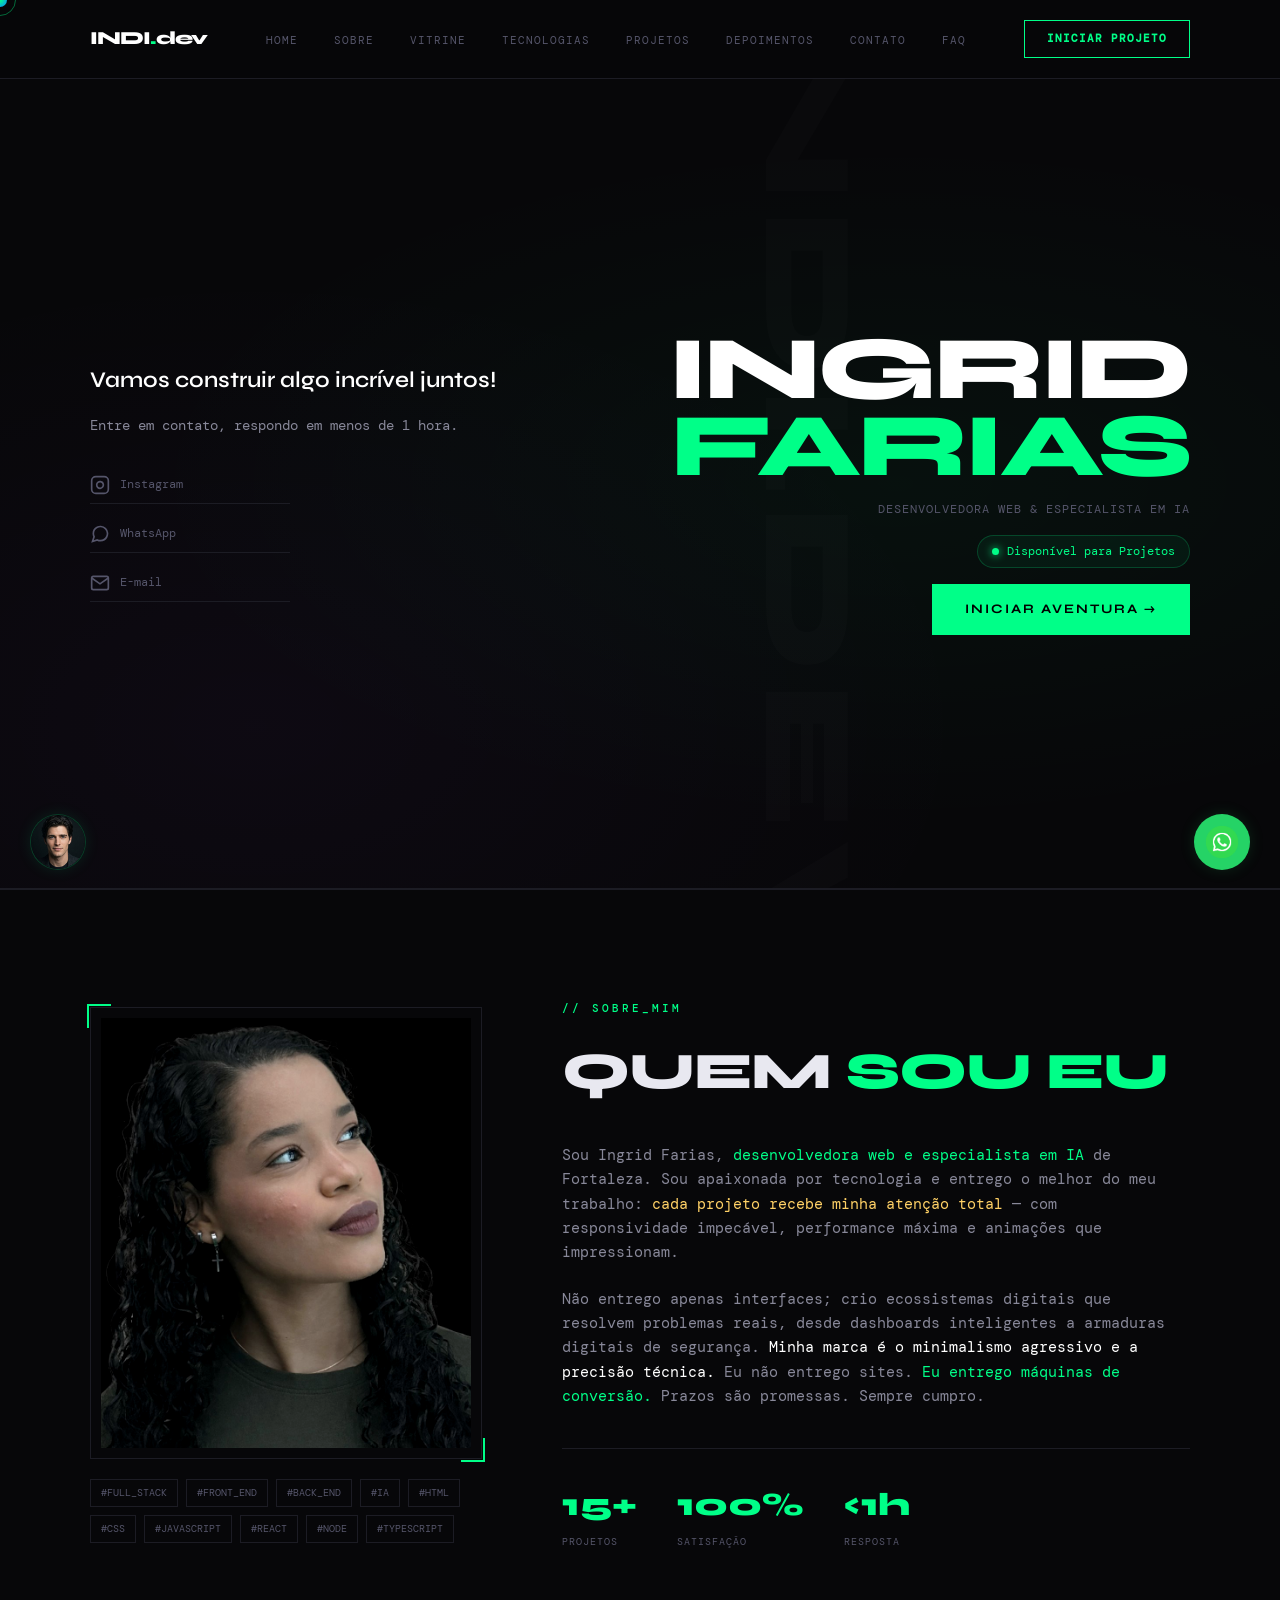
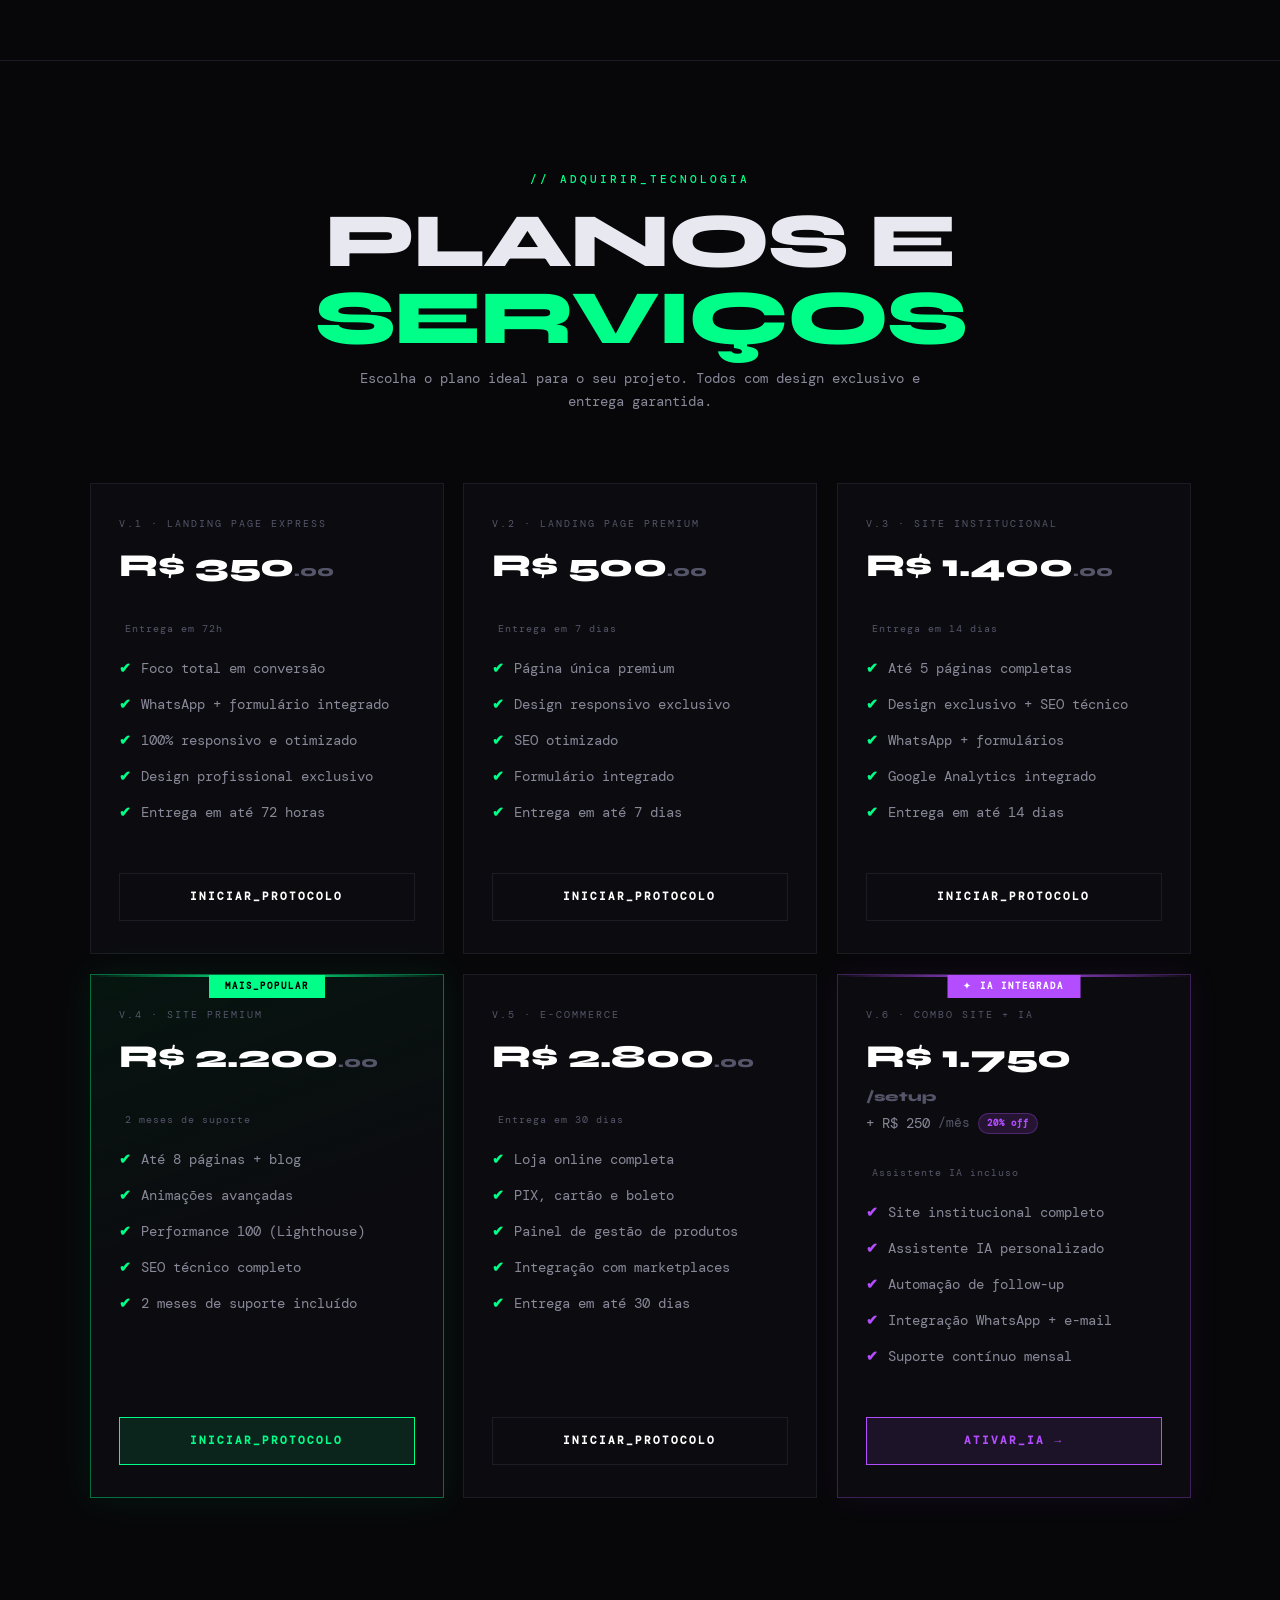
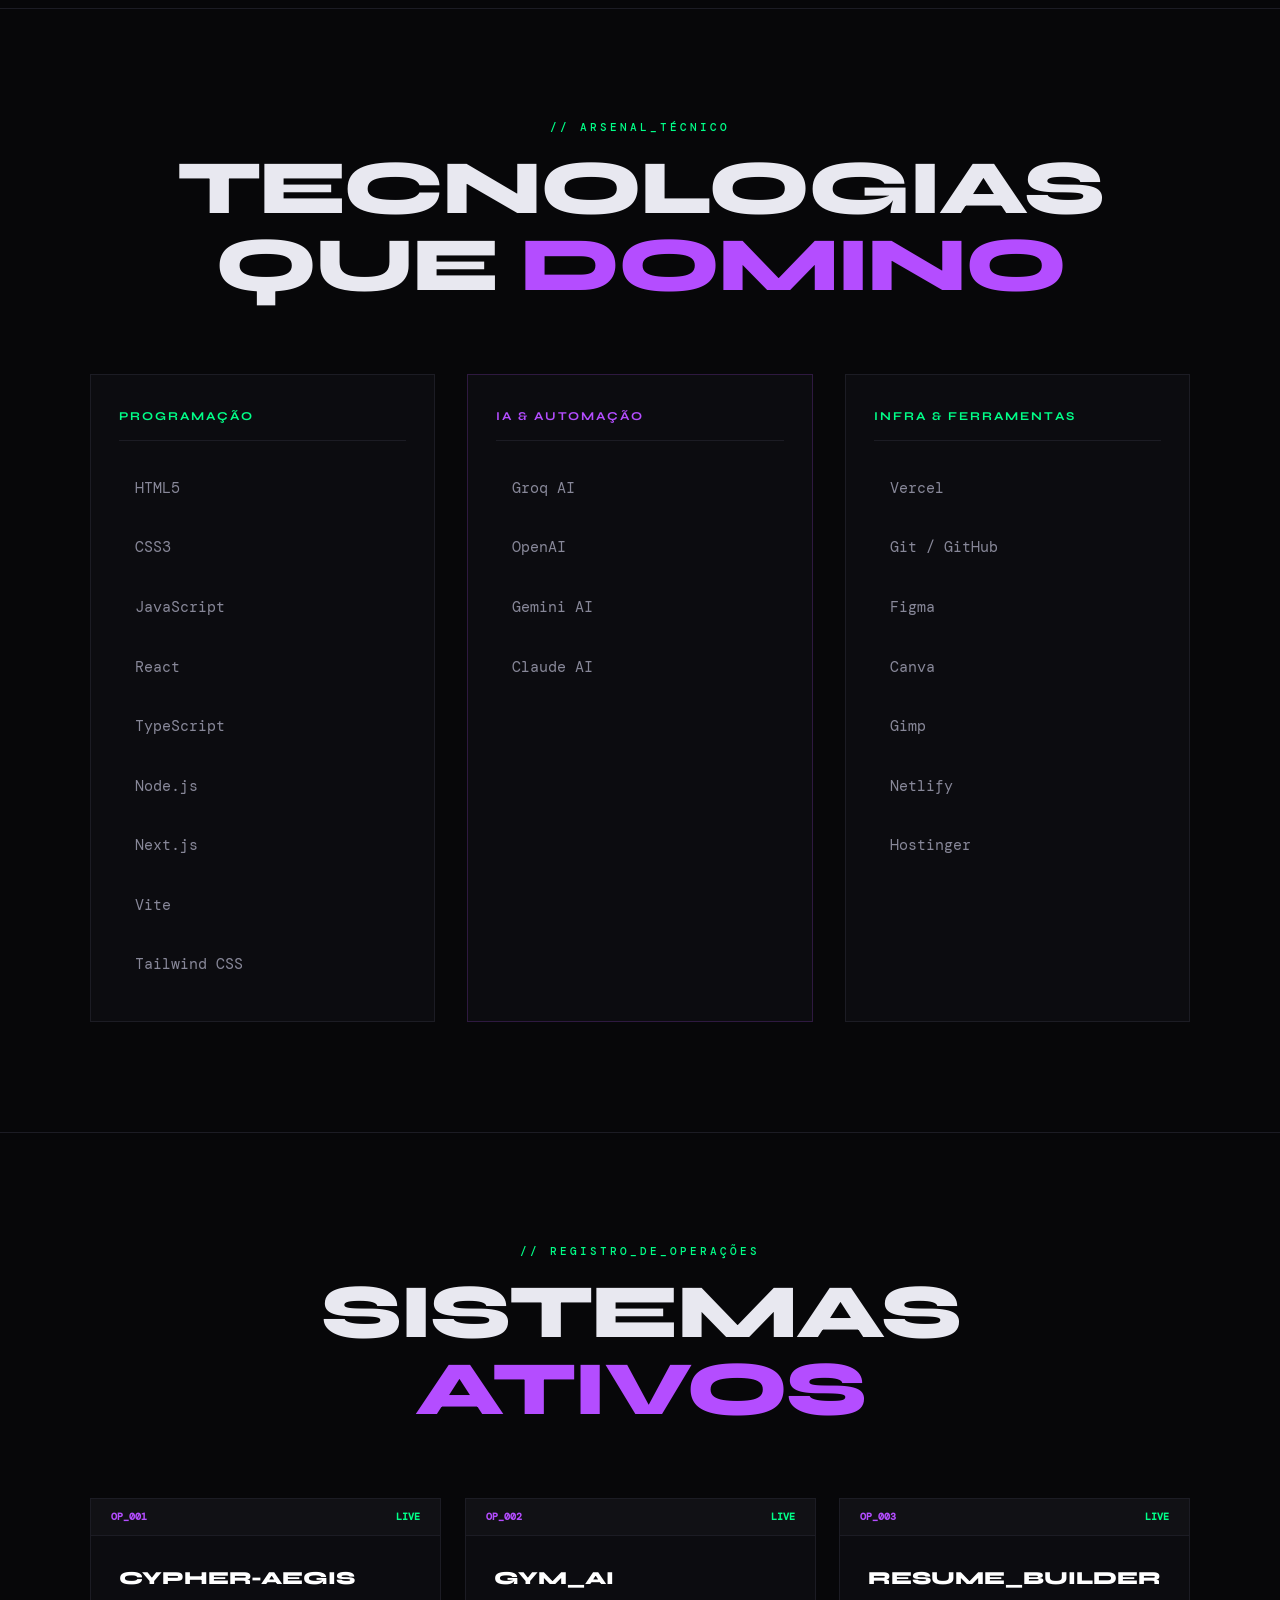
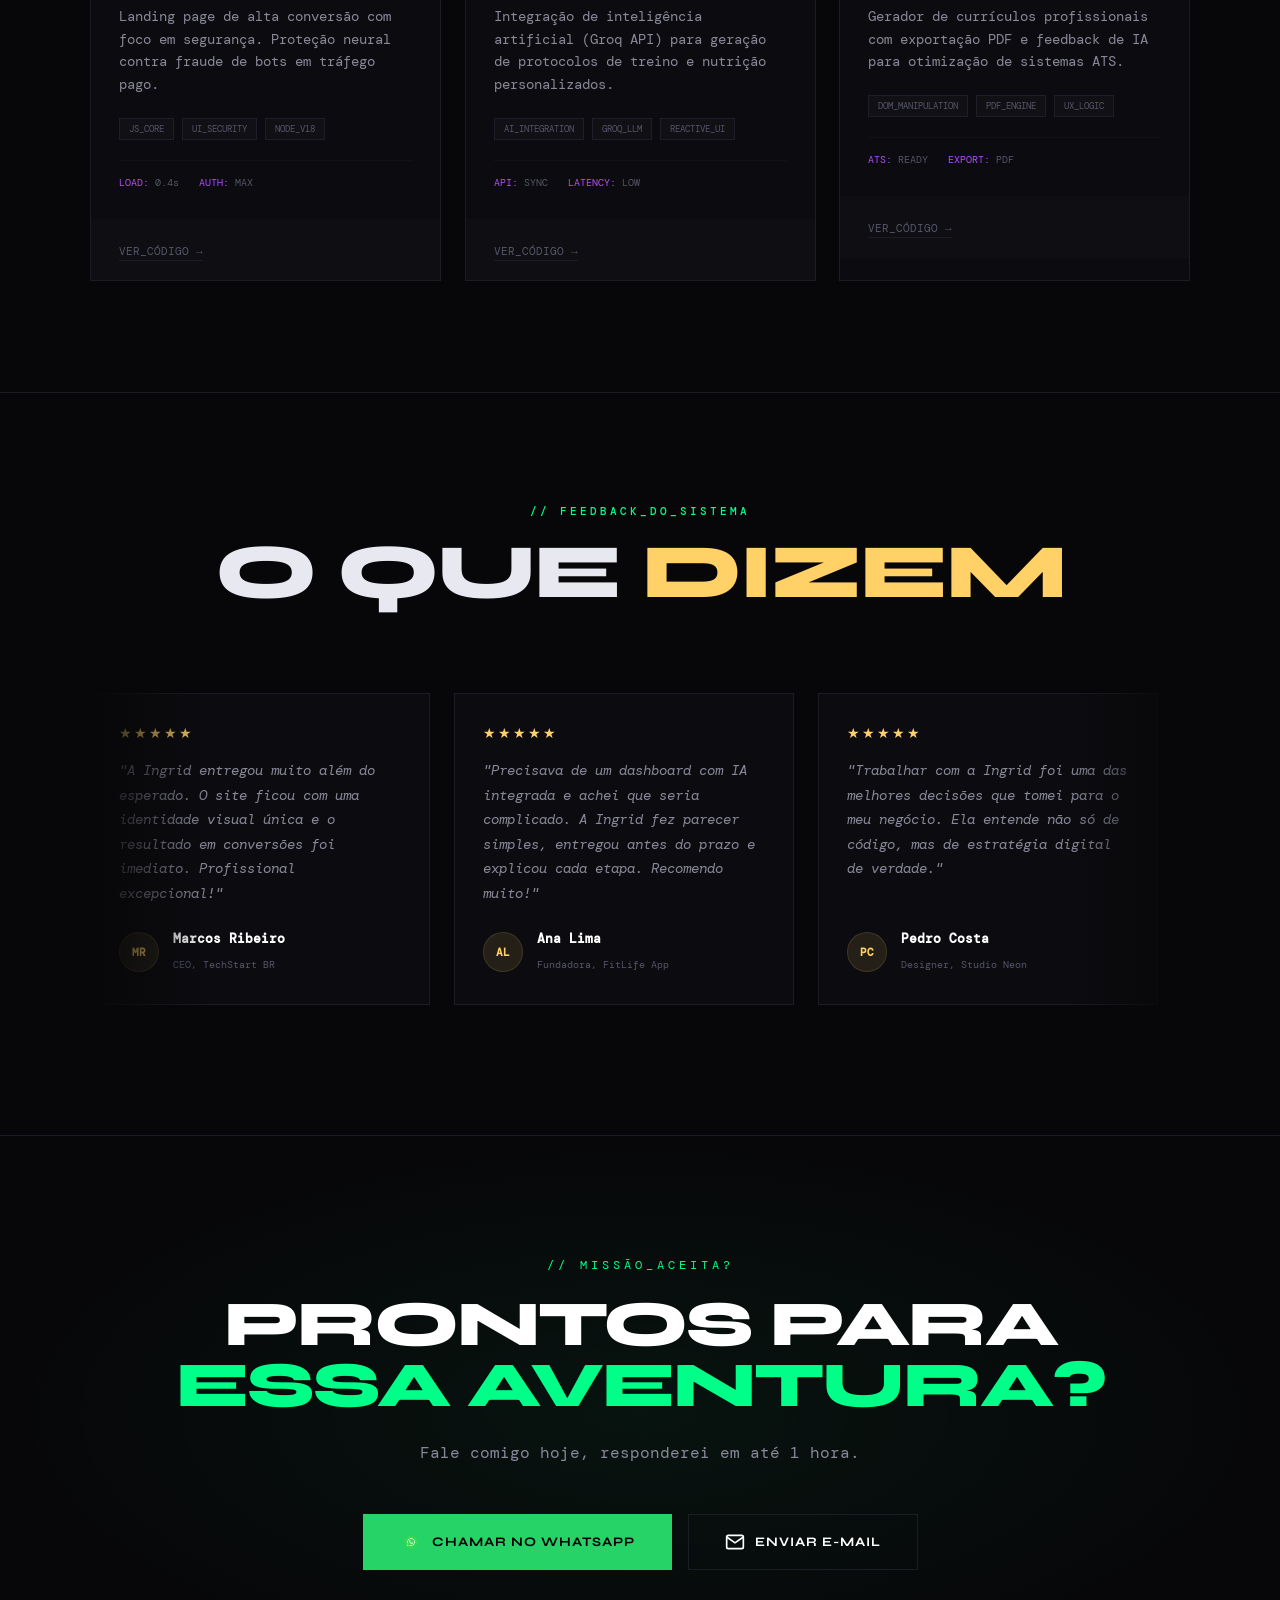
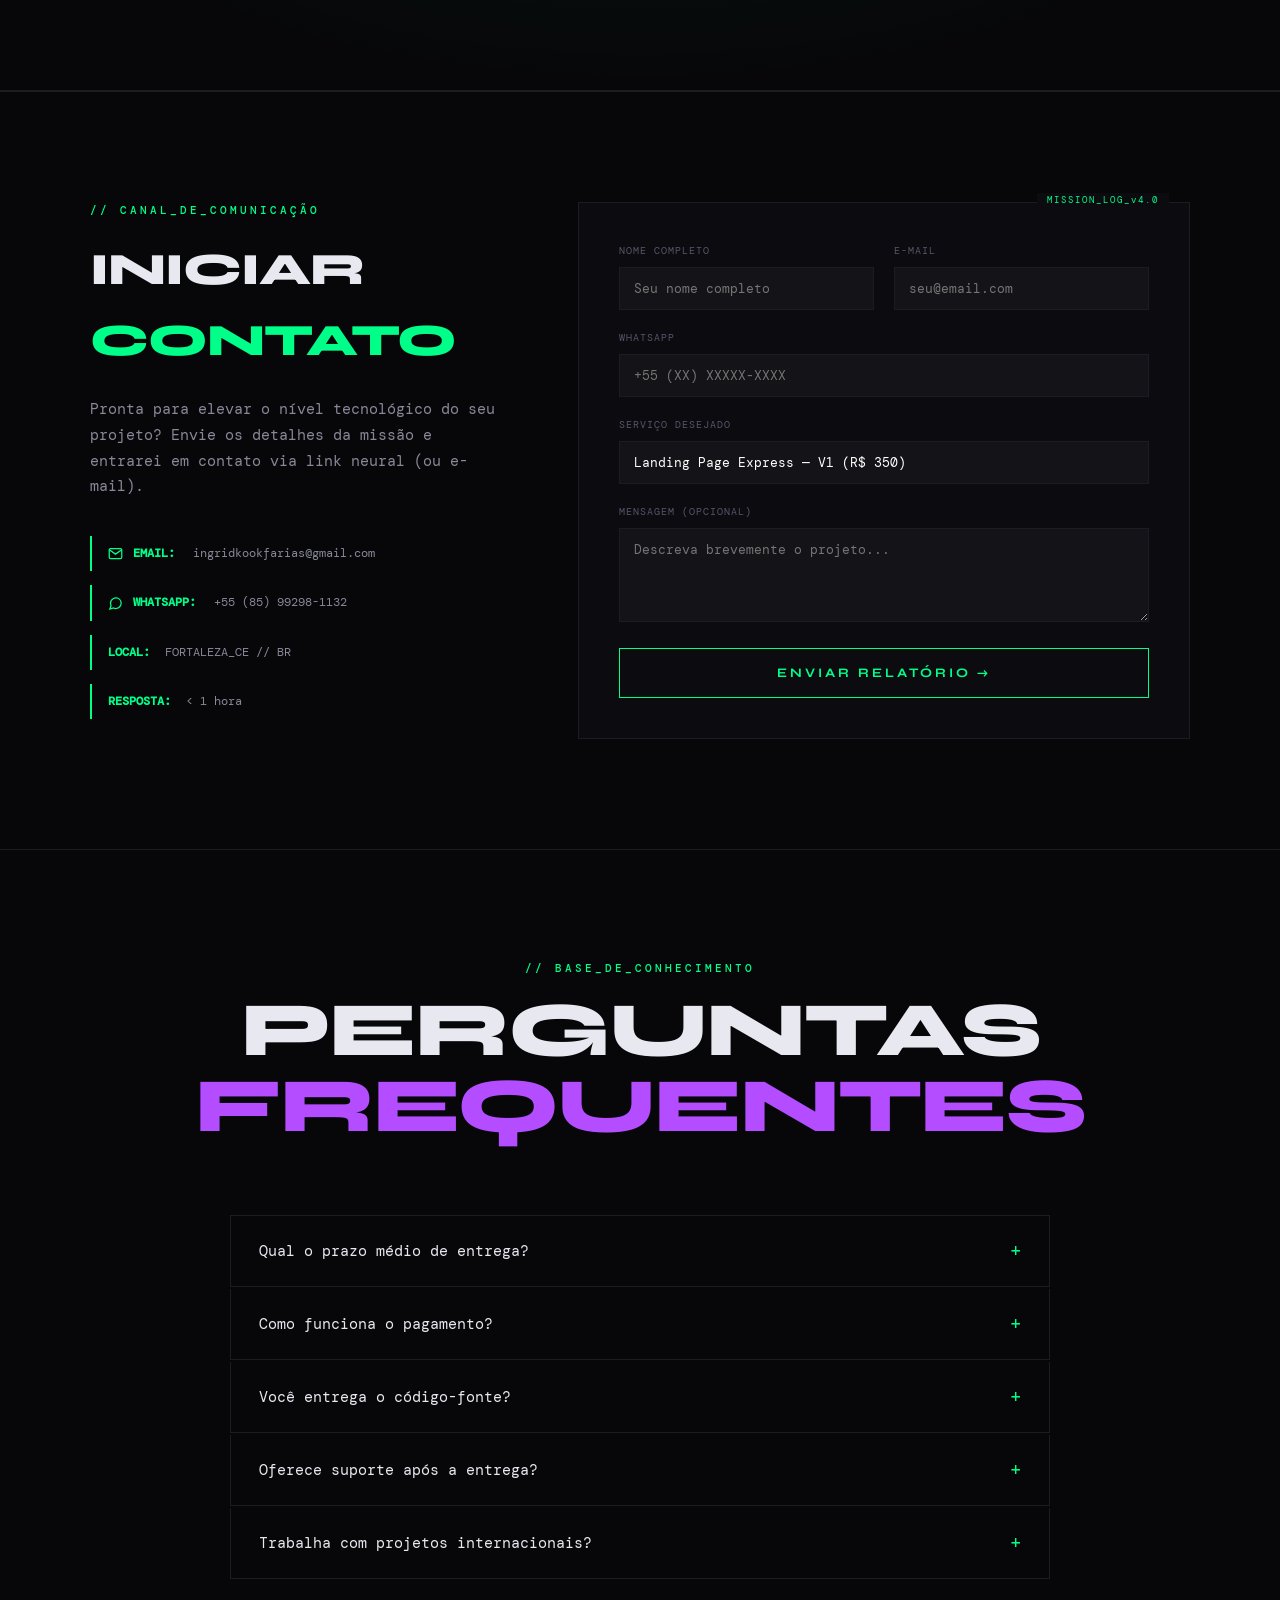
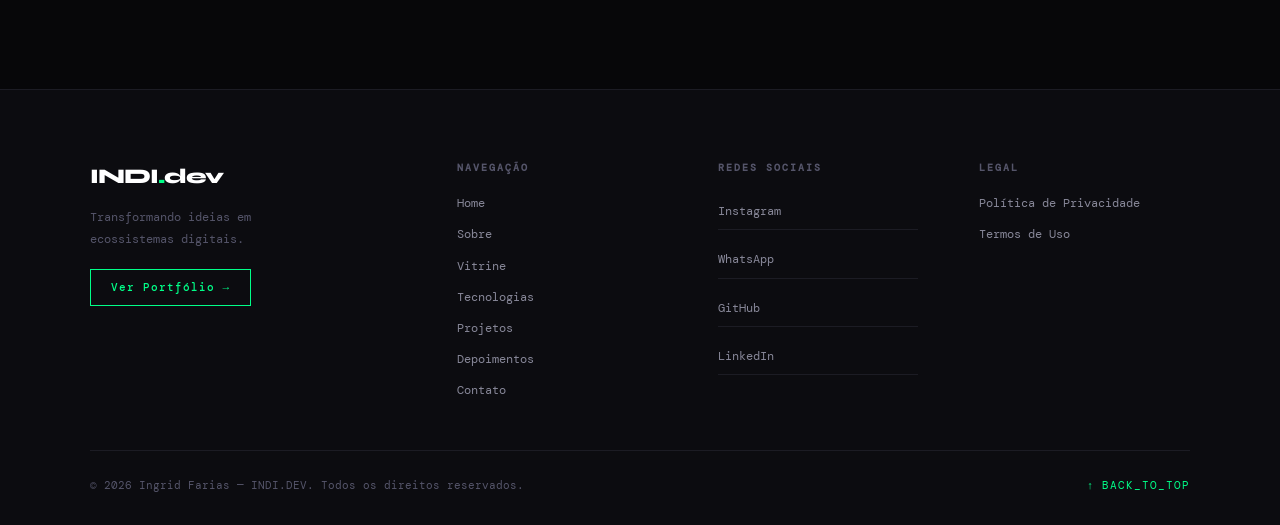
==== index.html @ 68ec144a "projeto em andamento" ====
<!DOCTYPE html>
<html lang="pt-br">

<head>
    <meta charset="UTF-8">
    <meta name="viewport" content="width=device-width, initial-scale=1.0">

    <!-- ══ SEO PRIMARY ══ -->
    <title>Ingrid Farias | INDI.dev — Desenvolvedora Web & IA em Fortaleza</title>
    <meta name="description"
        content="Ingrid Farias, desenvolvedora web front-end e especialista em IA de Fortaleza. Sites, landing pages e dashboards com IA integrada. Entrega rápida, responsivo e SEO otimizado. Fale em menos de 1 hora.">
    <meta name="keywords"
        content="desenvolvedora web fortaleza, criação de sites fortaleza, landing page, site profissional, desenvolvimento web ceará, inteligência artificial, react, nextjs, freelancer web design, INDI.dev, Ingrid Farias">
    <meta name="author" content="Ingrid Farias — INDI.dev">
    <meta name="robots" content="index, follow">
    <link rel="canonical" href="https://indi.dev/">

    <!-- ══ OPEN GRAPH (Facebook/WhatsApp) ══ -->
    <meta property="og:type" content="website">
    <meta property="og:url" content="https://indi.dev/">
    <meta property="og:title" content="Ingrid Farias | INDI.dev — Desenvolvedora Web & IA em Fortaleza">
    <meta property="og:description"
        content="Sites profissionais, landing pages e soluções com IA. Design exclusivo, entrega rápida e SEO otimizado. Resposta em menos de 1 hora.">
    <meta property="og:image" content="https://indi.dev/img/og-cover.jpg">
    <meta property="og:locale" content="pt_BR">
    <meta property="og:site_name" content="INDI.dev">

    <!-- ══ TWITTER CARD ══ -->
    <meta name="twitter:card" content="summary_large_image">
    <meta name="twitter:url" content="https://indi.dev/">
    <meta name="twitter:title" content="Ingrid Farias | INDI.dev — Desenvolvedora Web & IA">
    <meta name="twitter:description"
        content="Sites profissionais, landing pages e soluções com IA. Design exclusivo, entrega rápida e SEO otimizado.">
    <meta name="twitter:image" content="https://indi.dev/img/og-cover.jpg">

    <!-- ══ STRUCTURED DATA (JSON-LD) ══ -->
    <script type="application/ld+json">
    {
      "@context": "https://schema.org",
      "@type": "Person",
      "name": "Ingrid Farias",
      "url": "https://indi.dev/",
      "image": "https://indi.dev/img/indi.jpeg",
      "sameAs": [
        "https://www.instagram.com/indi.frx/",
        "https://github.com/ingridalvesfarias",
        "https://www.linkedin.com/in/ingridalvesfarias/"
      ],
      "jobTitle": "Desenvolvedora Web & Especialista em IA",
      "worksFor": {
        "@type": "Organization",
        "name": "INDI.dev"
      },
      "address": {
        "@type": "PostalAddress",
        "addressLocality": "Fortaleza",
        "addressRegion": "CE",
        "addressCountry": "BR"
      },
      "email": "ingridkookfarias@gmail.com",
      "telephone": "+5585992981132",
      "description": "Desenvolvedora web front-end e especialista em IA de Fortaleza. Criação de sites, landing pages e dashboards inteligentes com entrega rápida e SEO otimizado.",
      "knowsAbout": ["HTML5", "CSS3", "JavaScript", "React", "Node.js", "TypeScript", "Next.js", "Tailwind CSS", "Inteligência Artificial", "SEO", "UI/UX Design"]
    }
    </script>

    <link
        href="https://fonts.googleapis.com/css2?family=Syne:wght@400;600;700;800&family=DM+Mono:wght@300;400;500&display=swap"
        rel="stylesheet">
    <link rel="stylesheet" href="styles.css">
</head>

<body>

    <!-- CUSTOM CURSOR -->
    <div class="cursor" id="cursor"></div>
    <div class="cursor-trail" id="cursorTrail"></div>

    <!-- LOADING SCREEN -->
    <div class="loader" id="loader">
        <div class="loader-inner">
            <div class="loader-logo">INDI<span>.</span>dev</div>
            <div class="loader-bar-wrap">
                <div class="loader-bar" id="loaderBar"></div>
            </div>
            <div class="loader-text" id="loaderText">Inicializando sistema...</div>
        </div>
    </div>

    <!-- SCANLINE -->
    <div class="scanline"></div>

    <!-- FLOATING BUTTONS -->
    <div class="side-btn btn-ai" id="openChat" title="Falar com PARKER (IA)">
        <img src="./img/assistente-parker.png" alt="Parker IA" class="parker-avatar">
    </div>

    <a href="https://wa.me/5585992981132" class="side-btn btn-wpp" target="_blank" title="WhatsApp">
        <img src="./img/whatsapp.png" alt="WhatsApp">
    </a>

    <!-- HEADER -->
    <header id="mainHeader">
        <div class="logo">INDI<span>.</span>dev</div>
        <nav>
            <ul>
                <li><a href="#home">Home</a></li>
                <li><a href="#sobre">Sobre</a></li>
                <li><a href="#vitrine">Vitrine</a></li>
                <li><a href="#tecnologias">Tecnologias</a></li>
                <li><a href="#projetos">Projetos</a></li>
                <li><a href="#depoimentos">Depoimentos</a></li>
                <li><a href="#contato">Contato</a></li>
                <li><a href="#faq">FAQ</a></li>
            </ul>
        </nav>
        <a href="#contato" class="nav-cta">Iniciar Projeto</a>
    </header>

    <!-- HERO -->
    <section class="hero" id="home">
        <div class="hero-left">
            <p class="hero-tagline">Vamos construir algo incrível juntos!</p>
            <p class="hero-sub">Entre em contato, respondo em menos de 1 hora.</p>
            <div class="hero-socials">
                <a href="https://www.instagram.com/indi.frx/" target="_blank" class="social-link" title="Instagram">
                    <svg width="20" height="20" viewBox="0 0 24 24" fill="none" stroke="currentColor" stroke-width="2">
                        <rect x="2" y="2" width="20" height="20" rx="5" />
                        <path d="M16 11.37A4 4 0 1 1 12.63 8 4 4 0 0 1 16 11.37z" />
                        <line x1="17.5" y1="6.5" x2="17.51" y2="6.5" />
                    </svg>
                    Instagram
                </a>
                <a href="https://wa.me/5585992981132" target="_blank" class="social-link wpp" title="WhatsApp">
                    <svg width="20" height="20" viewBox="0 0 24 24" fill="none" stroke="currentColor" stroke-width="2">
                        <path
                            d="M21 11.5a8.38 8.38 0 0 1-.9 3.8 8.5 8.5 0 0 1-7.6 4.7 8.38 8.38 0 0 1-3.8-.9L3 21l1.9-5.7a8.38 8.38 0 0 1-.9-3.8 8.5 8.5 0 0 1 4.7-7.6 8.38 8.38 0 0 1 3.8-.9h.5a8.48 8.48 0 0 1 8 8v.5z" />
                    </svg>
                    WhatsApp
                </a>
                <a href="mailto:ingridkookfarias@gmail.com" class="social-link email" title="E-mail">
                    <svg width="20" height="20" viewBox="0 0 24 24" fill="none" stroke="currentColor" stroke-width="2">
                        <path d="M4 4h16c1.1 0 2 .9 2 2v12c0 1.1-.9 2-2 2H4c-1.1 0-2-.9-2-2V6c0-1.1.9-2 2-2z" />
                        <polyline points="22,6 12,13 2,6" />
                    </svg>
                    E-mail
                </a>
            </div>
        </div>

        <div class="hero-right">
            <div class="hero-name-wrap">
                <h1 class="hero-name">INGRID<br><span>FARIAS</span></h1>
                <p class="hero-role">Desenvolvedora Web & Especialista em IA</p>
                <div class="hero-status">
                    <span class="status-dot"></span>
                    Disponível para Projetos
                </div>
                <a href="#contato" class="hero-cta">Iniciar Aventura →</a>
            </div>
        </div>
    </section>

    <!-- SOBRE -->
    <section class="panel-section" id="sobre">
        <div class="bio-container">
            <div class="bio-visual">
                <div class="web-frame">
                    <img src="./img/indi.jpeg" alt="Ingrid Farias" class="profile-photo">
                </div>
                <div class="skill-tags">
                    <span>#FULL_STACK</span>
                    <span>#FRONT_END</span>
                    <span>#BACK_END</span>
                    <span>#IA</span>
                    <span>#HTML</span>
                    <span>#CSS</span>
                    <span>#JAVASCRIPT</span>
                    <span>#REACT</span>
                    <span>#NODE</span>
                    <span>#TYPESCRIPT</span>
                </div>
            </div>
            <div class="bio-content">
                <div class="section-label">// SOBRE_MIM</div>
                <h2>QUEM <span class="accent-green">SOU EU</span></h2>
                <p class="manifesto">
                    Sou Ingrid Farias, <span class="accent-green">desenvolvedora web e especialista em IA</span> de
                    Fortaleza. Sou apaixonada por tecnologia e entrego o melhor do meu trabalho:
                    <span class="accent-gold">cada projeto recebe minha atenção total</span> — com responsividade
                    impecável, performance máxima e animações que impressionam.
                </p>
                <p class="manifesto">
                    Não entrego apenas interfaces; crio ecossistemas digitais que resolvem problemas reais, desde
                    dashboards inteligentes a armaduras digitais de segurança. <span class="accent-white">Minha marca é
                        o minimalismo agressivo e a precisão técnica.</span> Eu não entrego sites.
                    <span class="accent-green">Eu entrego máquinas de conversão.</span> Prazos são promessas. Sempre
                    cumpro.
                </p>
                <div class="stats-row">
                    <div class="stat-item">
                        <span class="stat-num">15+</span>
                        <span class="stat-label">Projetos</span>
                    </div>
                    <div class="stat-item">
                        <span class="stat-num">100%</span>
                        <span class="stat-label">Satisfação</span>
                    </div>
                    <div class="stat-item">
                        <span class="stat-num">&lt;1h</span>
                        <span class="stat-label">Resposta</span>
                    </div>
                </div>
            </div>
        </div>
    </section>

    <!-- VITRINE / SERVIÇOS -->
    <section class="panel-section" id="vitrine">
        <div class="section-header">
            <div class="section-label">// ADQUIRIR_TECNOLOGIA</div>
            <h1>PLANOS E <span class="accent-green">SERVIÇOS</span></h1>
            <p class="section-sub">Escolha o plano ideal para o seu projeto. Todos com design exclusivo e entrega
                garantida.</p>
        </div>
        <div class="pricing-grid pricing-grid-v2">

            <!-- Card 1 — Landing Page Express -->
            <div class="price-card tilt-card">
                <div class="price-header">
                    <span class="version">V.1 · LANDING PAGE EXPRESS</span>
                    <div class="price-value">R$ 350<span>.00</span></div>
                    <div class="price-delivery"><i class="fa-solid fa-bolt"></i> Entrega em 72h</div>
                </div>
                <ul class="price-features">
                    <li><span class="check">✔</span> Foco total em conversão</li>
                    <li><span class="check">✔</span> WhatsApp + formulário integrado</li>
                    <li><span class="check">✔</span> 100% responsivo e otimizado</li>
                    <li><span class="check">✔</span> Design profissional exclusivo</li>
                    <li><span class="check">✔</span> Entrega em até 72 horas</li>
                </ul>
                <div class="price-footer">
                    <a href="#contato" class="buy-btn">INICIAR_PROTOCOLO</a>
                </div>
            </div>

            <!-- Card 2 — Landing Page Premium -->
            <div class="price-card tilt-card">
                <div class="price-header">
                    <span class="version">V.2 · LANDING PAGE PREMIUM</span>
                    <div class="price-value">R$ 500<span>.00</span></div>
                    <div class="price-delivery"><i class="fa-solid fa-calendar-check"></i> Entrega em 7 dias</div>
                </div>
                <ul class="price-features">
                    <li><span class="check">✔</span> Página única premium</li>
                    <li><span class="check">✔</span> Design responsivo exclusivo</li>
                    <li><span class="check">✔</span> SEO otimizado</li>
                    <li><span class="check">✔</span> Formulário integrado</li>
                    <li><span class="check">✔</span> Entrega em até 7 dias</li>
                </ul>
                <div class="price-footer">
                    <a href="#contato" class="buy-btn">INICIAR_PROTOCOLO</a>
                </div>
            </div>

            <!-- Card 3 — Site Institucional -->
            <div class="price-card tilt-card">
                <div class="price-header">
                    <span class="version">V.3 · SITE INSTITUCIONAL</span>
                    <div class="price-value">R$ 1.400<span>.00</span></div>
                    <div class="price-delivery"><i class="fa-solid fa-calendar-check"></i> Entrega em 14 dias</div>
                </div>
                <ul class="price-features">
                    <li><span class="check">✔</span> Até 5 páginas completas</li>
                    <li><span class="check">✔</span> Design exclusivo + SEO técnico</li>
                    <li><span class="check">✔</span> WhatsApp + formulários</li>
                    <li><span class="check">✔</span> Google Analytics integrado</li>
                    <li><span class="check">✔</span> Entrega em até 14 dias</li>
                </ul>
                <div class="price-footer">
                    <a href="#contato" class="buy-btn">INICIAR_PROTOCOLO</a>
                </div>
            </div>

            <!-- Card 4 — Site Premium (POPULAR) -->
            <div class="price-card featured tilt-card">
                <div class="featured-badge">MAIS_POPULAR</div>
                <div class="price-header">
                    <span class="version">V.4 · SITE PREMIUM</span>
                    <div class="price-value">R$ 2.200<span>.00</span></div>
                    <div class="price-delivery"><i class="fa-solid fa-shield-halved"></i> 2 meses de suporte</div>
                </div>
                <ul class="price-features">
                    <li><span class="check">✔</span> Até 8 páginas + blog</li>
                    <li><span class="check">✔</span> Animações avançadas</li>
                    <li><span class="check">✔</span> Performance 100 (Lighthouse)</li>
                    <li><span class="check">✔</span> SEO técnico completo</li>
                    <li><span class="check">✔</span> 2 meses de suporte incluído</li>
                </ul>
                <div class="price-footer">
                    <a href="#contato" class="buy-btn">INICIAR_PROTOCOLO</a>
                </div>
            </div>

            <!-- Card 5 — E-commerce -->
            <div class="price-card tilt-card">
                <div class="price-header">
                    <span class="version">V.5 · E-COMMERCE</span>
                    <div class="price-value">R$ 2.800<span>.00</span></div>
                    <div class="price-delivery"><i class="fa-solid fa-bag-shopping"></i> Entrega em 30 dias</div>
                </div>
                <ul class="price-features">
                    <li><span class="check">✔</span> Loja online completa</li>
                    <li><span class="check">✔</span> PIX, cartão e boleto</li>
                    <li><span class="check">✔</span> Painel de gestão de produtos</li>
                    <li><span class="check">✔</span> Integração com marketplaces</li>
                    <li><span class="check">✔</span> Entrega em até 30 dias</li>
                </ul>
                <div class="price-footer">
                    <a href="#contato" class="buy-btn">INICIAR_PROTOCOLO</a>
                </div>
            </div>

            <!-- Card 6 — Combo Site + IA -->
            <div class="price-card price-card-ai tilt-card">
                <div class="ai-badge">✦ IA INTEGRADA</div>
                <div class="price-header">
                    <span class="version">V.6 · COMBO SITE + IA</span>
                    <div class="price-value price-value-ai">
                        R$ 1.750<span class="price-setup">/setup</span>
                        <div class="price-monthly">+ R$ 250<span>/mês</span> <em class="discount-tag">20% off</em></div>
                    </div>
                    <div class="price-delivery"><i class="fa-solid fa-robot"></i> Assistente IA incluso</div>
                </div>
                <ul class="price-features">
                    <li><span class="check check-purple">✔</span> Site institucional completo</li>
                    <li><span class="check check-purple">✔</span> Assistente IA personalizado</li>
                    <li><span class="check check-purple">✔</span> Automação de follow-up</li>
                    <li><span class="check check-purple">✔</span> Integração WhatsApp + e-mail</li>
                    <li><span class="check check-purple">✔</span> Suporte contínuo mensal</li>
                </ul>
                <div class="price-footer">
                    <a href="#contato" class="buy-btn buy-btn-ai">ATIVAR_IA →</a>
                </div>
            </div>

        </div>
    </section>

    <!-- TECNOLOGIAS -->
    <section class="panel-section" id="tecnologias">
        <div class="section-header">
            <div class="section-label">// ARSENAL_TÉCNICO</div>
            <h1>TECNOLOGIAS QUE <span class="accent-purple">DOMINO</span></h1>
        </div>
        <div class="tech-grid">

            <div class="tech-column">
                <div class="tech-col-header">Programação</div>
                <div class="tech-items">
                    <div class="tech-item"><span>HTML5</span></div>
                    <div class="tech-item"><span>CSS3</span></div>
                    <div class="tech-item"><span>JavaScript</span></div>
                    <div class="tech-item"><span>React</span></div>
                    <div class="tech-item"><span>TypeScript</span></div>
                    <div class="tech-item"><span>Node.js</span></div>
                    <div class="tech-item"><span>Next.js</span></div>
                    <div class="tech-item"><span>Vite</span></div>
                    <div class="tech-item"><span>Tailwind CSS</span></div>
                </div>
            </div>

            <div class="tech-column tech-column-ai">
                <div class="tech-col-header">IA &amp; Automação</div>
                <div class="tech-items">
                    <div class="tech-item"><span>Groq AI</span></div>
                    <div class="tech-item"><span>OpenAI</span></div>
                    <div class="tech-item"><span>Gemini AI</span></div>
                    <div class="tech-item"><span>Claude AI</span></div>
                </div>
            </div>

            <div class="tech-column">
                <div class="tech-col-header">Infra &amp; Ferramentas</div>
                <div class="tech-items">
                    <div class="tech-item"><span>Vercel</span></div>
                    <div class="tech-item"><span>Git / GitHub</span></div>
                    <div class="tech-item"><span>Figma</span></div>
                    <div class="tech-item"><span>Canva</span></div>
                    <div class="tech-item"><span>Gimp</span></div>
                    <div class="tech-item"><span>Netlify</span></div>
                    <div class="tech-item"><span>Hostinger</span></div>
                </div>
            </div>

        </div>
    </section>

    <!-- PROJETOS -->
    <section class="panel-section" id="projetos">
        <div class="section-header">
            <div class="section-label">// REGISTRO_DE_OPERAÇÕES</div>
            <h1>SISTEMAS <span class="accent-purple">ATIVOS</span></h1>
        </div>
        <div class="projects-grid">
            <article class="project-card tilt-card">
                <div class="card-top">
                    <span class="op-id">OP_001</span>
                    <span class="status-blink">LIVE</span>
                </div>
                <div class="card-inner">
                    <h3 class="project-title">CYPHER-AEGIS</h3>
                    <p class="project-description">Landing page de alta conversão com foco em segurança. Proteção neural
                        contra fraude de bots em tráfego pago.</p>
                    <div class="tech-stack">
                        <span>JS_CORE</span><span>UI_SECURITY</span><span>NODE_V18</span>
                    </div>
                    <div class="project-stats">
                        <div class="stat-chip"><span>LOAD:</span> 0.4s</div>
                        <div class="stat-chip"><span>AUTH:</span> MAX</div>
                    </div>
                </div>
                <div class="card-actions">
                    <a href="#" class="view-btn">VER_CÓDIGO →</a>
                </div>
            </article>
            <article class="project-card tilt-card">
                <div class="card-top">
                    <span class="op-id">OP_002</span>
                    <span class="status-blink">LIVE</span>
                </div>
                <div class="card-inner">
                    <h3 class="project-title">GYM_AI</h3>
                    <p class="project-description">Integração de inteligência artificial (Groq API) para geração de
                        protocolos de treino e nutrição personalizados.</p>
                    <div class="tech-stack">
                        <span>AI_INTEGRATION</span><span>GROQ_LLM</span><span>REACTIVE_UI</span>
                    </div>
                    <div class="project-stats">
                        <div class="stat-chip"><span>API:</span> SYNC</div>
                        <div class="stat-chip"><span>LATENCY:</span> LOW</div>
                    </div>
                </div>
                <div class="card-actions">
                    <a href="#" class="view-btn">VER_CÓDIGO →</a>
                </div>
            </article>
            <article class="project-card tilt-card">
                <div class="card-top">
                    <span class="op-id">OP_003</span>
                    <span class="status-blink">LIVE</span>
                </div>
                <div class="card-inner">
                    <h3 class="project-title">RESUME_BUILDER</h3>
                    <p class="project-description">Gerador de currículos profissionais com exportação PDF e feedback de
                        IA para otimização de sistemas ATS.</p>
                    <div class="tech-stack">
                        <span>DOM_MANIPULATION</span><span>PDF_ENGINE</span><span>UX_LOGIC</span>
                    </div>
                    <div class="project-stats">
                        <div class="stat-chip"><span>ATS:</span> READY</div>
                        <div class="stat-chip"><span>EXPORT:</span> PDF</div>
                    </div>
                </div>
                <div class="card-actions">
                    <a href="#" class="view-btn">VER_CÓDIGO →</a>
                </div>
            </article>
        </div>
    </section>

    <!-- DEPOIMENTOS -->
    <section class="panel-section" id="depoimentos">
        <div class="section-header">
            <div class="section-label">// FEEDBACK_DO_SISTEMA</div>
            <h1>O QUE <span class="accent-gold">DIZEM</span></h1>
        </div>
        <div class="marquee-wrapper" id="marqueeWrapper">
            <div class="marquee-track" id="marqueeTrack">
                <!-- Row 1 -->
                <div class="testimonial-card">
                    <div class="stars">★★★★★</div>
                    <p>"A Ingrid entregou muito além do esperado. O site ficou com uma identidade visual única e o
                        resultado em conversões foi imediato. Profissional excepcional!"</p>
                    <div class="testimonial-author">
                        <div class="author-avatar">MR</div>
                        <div><strong>Marcos Ribeiro</strong><span>CEO, TechStart BR</span></div>
                    </div>
                </div>
                <div class="testimonial-card">
                    <div class="stars">★★★★★</div>
                    <p>"Precisava de um dashboard com IA integrada e achei que seria complicado. A Ingrid fez parecer
                        simples, entregou antes do prazo e explicou cada etapa. Recomendo muito!"</p>
                    <div class="testimonial-author">
                        <div class="author-avatar">AL</div>
                        <div><strong>Ana Lima</strong><span>Fundadora, FitLife App</span></div>
                    </div>
                </div>
                <div class="testimonial-card">
                    <div class="stars">★★★★★</div>
                    <p>"Trabalhar com a Ingrid foi uma das melhores decisões que tomei para o meu negócio. Ela entende
                        não só de código, mas de estratégia digital de verdade."</p>
                    <div class="testimonial-author">
                        <div class="author-avatar">PC</div>
                        <div><strong>Pedro Costa</strong><span>Designer, Studio Neon</span></div>
                    </div>
                </div>
                <div class="testimonial-card">
                    <div class="stars">★★★★★</div>
                    <p>"Resultado incrível! Site entregue em tempo recorde com animações que deixaram meu cliente de
                        queixo caído. A Ingrid é uma referência no que faz."</p>
                    <div class="testimonial-author">
                        <div class="author-avatar">JS</div>
                        <div><strong>Julia Souza</strong><span>Marketing, GrowthLab</span></div>
                    </div>
                </div>
                <div class="testimonial-card">
                    <div class="stars">★★★★★</div>
                    <p>"Minha landing page triplicou a taxa de conversão após a reformulação. O olhar técnico aliado ao
                        design da Ingrid é algo difícil de encontrar no mercado."</p>
                    <div class="testimonial-author">
                        <div class="author-avatar">RM</div>
                        <div><strong>Rafael Matos</strong><span>Empreendedor Digital</span></div>
                    </div>
                </div>
                <div class="testimonial-card">
                    <div class="stars">★★★★★</div>
                    <p>"Além de entregar o projeto com excelência, ela sugeriu melhorias que eu nem havia pensado. É
                        esse diferencial que faz toda a diferença!"</p>
                    <div class="testimonial-author">
                        <div class="author-avatar">CC</div>
                        <div><strong>Carla Carvalho</strong><span>Diretora, Nova Era Soluções</span></div>
                    </div>
                </div>
                <!-- Duplicated for infinite loop -->
                <div class="testimonial-card" aria-hidden="true">
                    <div class="stars">★★★★★</div>
                    <p>"A Ingrid entregou muito além do esperado. O site ficou com uma identidade visual única e o
                        resultado em conversões foi imediato. Profissional excepcional!"</p>
                    <div class="testimonial-author">
                        <div class="author-avatar">MR</div>
                        <div><strong>Marcos Ribeiro</strong><span>CEO, TechStart BR</span></div>
                    </div>
                </div>
                <div class="testimonial-card" aria-hidden="true">
                    <div class="stars">★★★★★</div>
                    <p>"Precisava de um dashboard com IA integrada e achei que seria complicado. A Ingrid fez parecer
                        simples, entregou antes do prazo e explicou cada etapa. Recomendo muito!"</p>
                    <div class="testimonial-author">
                        <div class="author-avatar">AL</div>
                        <div><strong>Ana Lima</strong><span>Fundadora, FitLife App</span></div>
                    </div>
                </div>
                <div class="testimonial-card" aria-hidden="true">
                    <div class="stars">★★★★★</div>
                    <p>"Trabalhar com a Ingrid foi uma das melhores decisões que tomei para o meu negócio. Ela entende
                        não só de código, mas de estratégia digital de verdade."</p>
                    <div class="testimonial-author">
                        <div class="author-avatar">PC</div>
                        <div><strong>Pedro Costa</strong><span>Designer, Studio Neon</span></div>
                    </div>
                </div>
                <div class="testimonial-card" aria-hidden="true">
                    <div class="stars">★★★★★</div>
                    <p>"Resultado incrível! Site entregue em tempo recorde com animações que deixaram meu cliente de
                        queixo caído. A Ingrid é uma referência no que faz."</p>
                    <div class="testimonial-author">
                        <div class="author-avatar">JS</div>
                        <div><strong>Julia Souza</strong><span>Marketing, GrowthLab</span></div>
                    </div>
                </div>
                <div class="testimonial-card" aria-hidden="true">
                    <div class="stars">★★★★★</div>
                    <p>"Minha landing page triplicou a taxa de conversão após a reformulação. O olhar técnico aliado ao
                        design da Ingrid é algo difícil de encontrar no mercado."</p>
                    <div class="testimonial-author">
                        <div class="author-avatar">RM</div>
                        <div><strong>Rafael Matos</strong><span>Empreendedor Digital</span></div>
                    </div>
                </div>
                <div class="testimonial-card" aria-hidden="true">
                    <div class="stars">★★★★★</div>
                    <p>"Além de entregar o projeto com excelência, ela sugeriu melhorias que eu nem havia pensado. É
                        esse diferencial que faz toda a diferença!"</p>
                    <div class="testimonial-author">
                        <div class="author-avatar">CC</div>
                        <div><strong>Carla Carvalho</strong><span>Diretora, Nova Era Soluções</span></div>
                    </div>
                </div>
            </div>
        </div>
    </section>

    <!-- PRE-FOOTER CTA -->
    <section class="pre-footer-cta">
        <div class="cta-content">
            <p class="cta-label">// MISSÃO_ACEITA?</p>
            <h2 class="cta-title">PRONTOS PARA<br><span>ESSA AVENTURA?</span></h2>
            <p class="cta-sub">Fale comigo hoje, responderei em até 1 hora.</p>
            <div class="cta-buttons">
                <a href="https://wa.me/5585992981132" target="_blank" class="cta-btn wpp-btn">
                    <img src="./img/whatsapp.png" alt="WA" style="width:22px;height:22px;border-radius:50%;"> Chamar no
                    WhatsApp
                </a>
                <a href="mailto:ingridkookfarias@gmail.com" class="cta-btn email-btn">
                    <svg width="20" height="20" viewBox="0 0 24 24" fill="none" stroke="currentColor" stroke-width="2">
                        <path d="M4 4h16c1.1 0 2 .9 2 2v12c0 1.1-.9 2-2 2H4c-1.1 0-2-.9-2-2V6c0-1.1.9-2 2-2z" />
                        <polyline points="22,6 12,13 2,6" />
                    </svg>
                    Enviar E-mail
                </a>
            </div>
        </div>
    </section>

    <!-- CONTATO -->
    <section class="panel-section contact-section" id="contato">
        <div class="contact-container">
            <div class="contact-info">
                <div class="section-label">// CANAL_DE_COMUNICAÇÃO</div>
                <h1>INICIAR <span class="accent-green">CONTATO</span></h1>
                <p>Pronta para elevar o nível tecnológico do seu projeto? Envie os detalhes da missão e entrarei em
                    contato via link neural (ou e-mail).</p>
                <div class="contact-details">
                    <a href="mailto:ingridkookfarias@gmail.com" class="detail-item detail-btn">
                        <svg width="15" height="15" viewBox="0 0 24 24" fill="none" stroke="currentColor"
                            stroke-width="2">
                            <path d="M4 4h16c1.1 0 2 .9 2 2v12c0 1.1-.9 2-2 2H4c-1.1 0-2-.9-2-2V6c0-1.1.9-2 2-2z" />
                            <polyline points="22,6 12,13 2,6" />
                        </svg>
                        <span>EMAIL:</span> ingridkookfarias@gmail.com
                    </a>
                    <a href="https://wa.me/5585992981132" target="_blank" class="detail-item detail-btn detail-btn-wpp">
                        <svg width="15" height="15" viewBox="0 0 24 24" fill="none" stroke="currentColor"
                            stroke-width="2">
                            <path
                                d="M21 11.5a8.38 8.38 0 0 1-.9 3.8 8.5 8.5 0 0 1-7.6 4.7 8.38 8.38 0 0 1-3.8-.9L3 21l1.9-5.7a8.38 8.38 0 0 1-.9-3.8 8.5 8.5 0 0 1 4.7-7.6 8.38 8.38 0 0 1 3.8-.9h.5a8.48 8.48 0 0 1 8 8v.5z" />
                        </svg>
                        <span>WHATSAPP:</span> +55 (85) 99298-1132
                    </a>
                    <div class="detail-item">
                        <span>LOCAL:</span> FORTALEZA_CE // BR
                    </div>
                    <div class="detail-item">
                        <span>RESPOSTA:</span> &lt; 1 hora
                    </div>
                </div>
            </div>
            <div class="contact-form-wrapper">
                <form class="mission-form" id="missionForm">
                    <div class="form-row">
                        <div class="input-group">
                            <label>NOME COMPLETO</label>
                            <input type="text" placeholder="Seu nome completo" required>
                        </div>
                        <div class="input-group">
                            <label>E-MAIL</label>
                            <input type="email" placeholder="seu@email.com" required>
                        </div>
                    </div>
                    <div class="input-group">
                        <label>WHATSAPP</label>
                        <input type="tel" placeholder="+55 (XX) XXXXX-XXXX">
                    </div>
                    <div class="input-group">
                        <label>SERVIÇO DESEJADO</label>
                        <select>
                            <option>Landing Page Express — V1 (R$ 350)</option>
                            <option>Landing Page Premium — V2 (R$ 500)</option>
                            <option>Site Institucional — V3 (R$ 1.400)</option>
                            <option>Site Premium — V4 (R$ 2.200)</option>
                            <option>E-commerce — V5 (R$ 2.800)</option>
                            <option>Combo Site + IA — V6 (R$ 1.750 + R$ 250/mês)</option>
                            <option>Outros Protocolos</option>
                        </select>
                    </div>
                    <div class="input-group">
                        <label>MENSAGEM (OPCIONAL)</label>
                        <textarea rows="4" placeholder="Descreva brevemente o projeto..."></textarea>
                    </div>
                    <button type="submit" class="submit-btn">ENVIAR RELATÓRIO →</button>
                </form>
            </div>
        </div>
    </section>

    <!-- FAQ -->
    <section class="panel-section" id="faq">
        <div class="section-header">
            <div class="section-label">// BASE_DE_CONHECIMENTO</div>
            <h1>PERGUNTAS <span class="accent-purple">FREQUENTES</span></h1>
        </div>
        <div class="faq-list">
            <div class="faq-item">
                <button class="faq-question">Qual o prazo médio de entrega? <span>+</span></button>
                <div class="faq-answer">Landing pages (V1) são entregues em até 7 dias úteis. Sites integrados (V2) em
                    até 15 dias. Projetos avançados têm prazo definido na consultoria inicial.</div>
            </div>
            <div class="faq-item">
                <button class="faq-question">Como funciona o pagamento? <span>+</span></button>
                <div class="faq-answer">50% na aprovação do briefing e 50% na entrega final. Aceito PIX, transferência
                    bancária e cartão de crédito (parcelado em até 3x sem juros).</div>
            </div>
            <div class="faq-item">
                <button class="faq-question">Você entrega o código-fonte? <span>+</span></button>
                <div class="faq-answer">Sim! Todo o código-fonte é entregue ao cliente ao final do projeto, sem custo
                    adicional. O projeto é 100% seu.</div>
            </div>
            <div class="faq-item">
                <button class="faq-question">Oferece suporte após a entrega? <span>+</span></button>
                <div class="faq-answer">O plano V2 inclui 30 dias de suporte pós-entrega. Para os outros planos, ofereço
                    pacotes de manutenção mensal. Entre em contato para mais detalhes.</div>
            </div>
            <div class="faq-item">
                <button class="faq-question">Trabalha com projetos internacionais? <span>+</span></button>
                <div class="faq-answer">Sim! Atendo clientes no Brasil e exterior. Comunicação em português e inglês.
                    Pagamentos internacionais via Wise ou PayPal.</div>
            </div>
        </div>
    </section>

    <!-- FOOTER -->
    <footer class="main-footer">
        <div class="footer-top">
            <div class="footer-brand">
                <div class="logo">INDI<span>.</span>dev</div>
                <p>Transformando ideias em<br>ecossistemas digitais.</p>
                <a href="https://portfolio-ingrid-farias.vercel.app/" target="_blank" class="footer-portfolio-btn">Ver
                    Portfólio →</a>
            </div>
            <div class="footer-nav">
                <h4>Navegação</h4>
                <a href="#home">Home</a>
                <a href="#sobre">Sobre</a>
                <a href="#vitrine">Vitrine</a>
                <a href="#tecnologias">Tecnologias</a>
                <a href="#projetos">Projetos</a>
                <a href="#depoimentos">Depoimentos</a>
                <a href="#contato">Contato</a>
            </div>
            <div class="footer-nav">
                <h4>Redes Sociais</h4>
                <a href="https://www.instagram.com/indi.frx/" target="_blank" class="social-link" title="Instagram">
                    Instagram</a>
                <a href="https://wa.me/5585992981132" target="_blank" class="social-link" title="WhatsApp">
                    WhatsApp</a>
                <a href="https://github.com/ingridalvesfarias" target="_blank" class="social-link" title="GitHub">
                    GitHub</a>
                <a href="https://www.linkedin.com/in/ingridalvesfarias/" target="_blank" class="social-link"
                    title="LinkedIn">
                    LinkedIn</a>
            </div>
            <div class="footer-nav">
                <h4>Legal</h4>
                <a href="#">Política de Privacidade</a>
                <a href="#">Termos de Uso</a>
            </div>
        </div>
        <div class="footer-line"></div>
        <div class="footer-bottom">
            <span>© 2026 Ingrid Farias — INDI.DEV. Todos os direitos reservados.</span>
            <a href="#home" class="back-top">↑ BACK_TO_TOP</a>
        </div>
    </footer>

    <!-- CHAT PARKER -->
    <div class="ai-chat-window" id="aiChat">
        <div class="chat-header">
            <img src="./img/assistente-parker.png" alt="Parker" class="chat-avatar">
            <div>
                <span class="chat-name">PARKER</span>
                <div class="chat-online"><span class="status-dot"></span> Online</div>
            </div>
            <button class="close-chat" id="closeChat">✕</button>
        </div>
        <div class="chat-messages" id="chatMessages">
            <div class="msg system">>> PROTOCOLO_INICIALIZADO...</div>
            <div class="msg parker">Olá! Sou o PARKER, assistente virtual da Ingrid Farias. Como posso ajudar na sua
                missão
                hoje?</div>
        </div>
        <div class="chat-input-area">
            <input type="text" id="userInput" placeholder="Digite sua mensagem..." autocomplete="off">
            <button id="sendMsg">
                <svg width="16" height="16" viewBox="0 0 24 24" fill="none" stroke="currentColor" stroke-width="2">
                    <line x1="22" y1="2" x2="11" y2="13" />
                    <polygon points="22 2 15 22 11 13 2 9 22 2" />
                </svg>
            </button>
        </div>
    </div>

    <script src="script.js"></script>
</body>

</html>
---- styles.css ----
/* =============================================
         INDI.dev — PORTFOLIO PROFISSIONAL
   ============================================= */

:root {
    --green: #00ff88;
    --green-dim: rgba(0, 255, 136, 0.12);
    --purple: #b44dff;
    --purple-dim: rgba(180, 77, 255, 0.12);
    --gold: #ffd166;
    --gold-dim: rgba(255, 209, 102, 0.12);
    --red: #ff3b3b;
    --red-dim: rgba(255, 59, 59, 0.12);
    --blue: #0084ff;
    --bg: #070709;
    --bg2: #0c0c10;
    --panel: rgba(12, 12, 16, 0.97);
    --border: #1c1c24;
    --border-light: #252530;
    --text-main: #e8e8f0;
    --text-dim: #55556a;
    --text-mid: #888899;
    --font-display: 'Syne', sans-serif;
    --font-mono: 'DM Mono', monospace;
}

/* ─── RESET ─── */
*,
*::before,
*::after {
    margin: 0;
    padding: 0;
    box-sizing: border-box;
    scroll-behavior: smooth;
}

body {
    background: var(--bg);
    color: var(--text-main);
    font-family: var(--font-mono);
    overflow-x: hidden;
    line-height: 1.6;
    cursor: none;
}

a {
    text-decoration: none;
    color: inherit;
}

/* ─── CUSTOM SCROLLBAR ─── */
::-webkit-scrollbar {
    width: 4px;
}

::-webkit-scrollbar-track {
    background: var(--bg);
}

::-webkit-scrollbar-thumb {
    background: var(--green);
    border-radius: 2px;
}

/* ─── CUSTOM CURSOR ─── */
.cursor {
    width: 14px;
    height: 14px;
    background: radial-gradient(circle, #00ff88, #0084ff);
    border-radius: 50%;
    position: fixed;
    pointer-events: none;
    z-index: 99999;
    transform: translate(-50%, -50%);
    transition: transform 0.08s ease, opacity 0.2s;
    mix-blend-mode: screen;
}

.cursor-trail {
    width: 32px;
    height: 32px;
    border: 1px solid rgba(0, 255, 136, 0.4);
    border-radius: 50%;
    position: fixed;
    pointer-events: none;
    z-index: 99998;
    transform: translate(-50%, -50%);
    transition: left 0.12s ease, top 0.12s ease, transform 0.12s ease;
}

body:hover .cursor {
    opacity: 1;
}

/* ─── SCANLINE ─── */
.scanline {
    width: 100%;
    height: 120px;
    background: linear-gradient(to bottom, transparent, rgba(0, 255, 136, 0.03), transparent);
    position: fixed;
    top: -120px;
    left: 0;
    z-index: 9998;
    pointer-events: none;
    animation: scan 8s linear infinite;
}

@keyframes scan {
    0% {
        top: -120px;
    }

    100% {
        top: 100%;
    }
}

/* ─── LOADING SCREEN ─── */
.loader {
    position: fixed;
    inset: 0;
    background: var(--bg);
    z-index: 99997;
    display: flex;
    align-items: center;
    justify-content: center;
    transition: opacity 0.6s ease, visibility 0.6s ease;
}

.loader.hidden {
    opacity: 0;
    visibility: hidden;
}

.loader-inner {
    text-align: center;
    display: flex;
    flex-direction: column;
    align-items: center;
    gap: 20px;
}

.loader-logo {
    font-family: var(--font-display);
    font-size: 3.5rem;
    font-weight: 800;
    letter-spacing: -2px;
    color: #fff;
}

.loader-logo span {
    color: var(--green);
}

.loader-bar-wrap {
    width: 220px;
    height: 2px;
    background: var(--border);
    border-radius: 2px;
    overflow: hidden;
}

.loader-bar {
    height: 100%;
    width: 0%;
    background: linear-gradient(90deg, var(--green), var(--blue));
    border-radius: 2px;
    transition: width 0.05s linear;
    box-shadow: 0 0 10px var(--green);
}

.loader-text {
    font-size: 11px;
    color: var(--text-dim);
    letter-spacing: 2px;
    font-family: var(--font-mono);
}

/* ─── FLOATING BUTTONS ─── */
.side-btn {
    position: fixed;
    bottom: 30px;
    width: 56px;
    height: 56px;
    border-radius: 50%;
    display: flex;
    align-items: center;
    justify-content: center;
    z-index: 1000;
    border: 1px solid var(--border);
    cursor: none;
    transition: all 0.3s cubic-bezier(0.175, 0.885, 0.32, 1.275);
    background: var(--panel);
    backdrop-filter: blur(10px);
    overflow: hidden;
}

.parker-avatar {
    width: 100%;
    height: 100%;
    object-fit: cover;
    border-radius: 50%;
}

.btn-ai {
    left: 30px;
    border-color: rgba(0, 255, 136, 0.2);
    box-shadow: 0 0 15px rgba(0, 255, 136, 0.1);
}

.btn-ai:hover {
    transform: scale(1.12);
    box-shadow: 0 0 30px rgba(0, 255, 136, 0.3);
    border-color: var(--green);
}

.btn-wpp {
    right: 30px;
    border-color: rgba(37, 211, 102, 0.3);
    box-shadow: 0 0 15px rgba(37, 211, 102, 0.15);
    background: #25d366;
    padding: 0;
    overflow: hidden;
}

.btn-wpp:hover {
    transform: scale(1.12);
    box-shadow: 0 0 30px rgba(37, 211, 102, 0.4);
}

.btn-wpp img {
    width: 100%;
    height: 100%;
    object-fit: cover;
    border-radius: 50%;
    display: block;
}

/* ─── HEADER ─── */
header {
    width: 100%;
    padding: 20px 7%;
    display: flex;
    justify-content: space-between;
    align-items: center;
    border-bottom: 1px solid var(--border);
    position: sticky;
    top: 0;
    background: rgba(7, 7, 9, 0.92);
    backdrop-filter: blur(16px);
    z-index: 100;
    transition: padding 0.3s;
}

header.scrolled {
    padding: 14px 7%;
}

.logo {
    font-family: var(--font-display);
    font-weight: 800;
    letter-spacing: -1px;
    font-size: 1.15rem;
    color: #fff;
}

.logo span {
    color: var(--green);
}

nav ul {
    display: flex;
    list-style: none;
    gap: 36px;
}

nav a {
    color: var(--text-dim);
    font-size: 11px;
    text-transform: uppercase;
    font-weight: 400;
    letter-spacing: 1px;
    transition: 0.3s;
    position: relative;
}

nav a::after {
    content: '';
    position: absolute;
    bottom: -3px;
    left: 0;
    width: 0;
    height: 1px;
    background: var(--green);
    transition: width 0.3s;
}

nav a:hover {
    color: var(--green);
}

nav a:hover::after {
    width: 100%;
}

.nav-cta {
    font-size: 11px;
    font-weight: 600;
    letter-spacing: 1px;
    padding: 9px 22px;
    border: 1px solid var(--green);
    color: var(--green);
    text-transform: uppercase;
    transition: 0.3s;
    font-family: var(--font-mono);
}

.nav-cta:hover {
    background: var(--green);
    color: #000;
    box-shadow: 0 0 20px rgba(0, 255, 136, 0.3);
}

/* ─── HERO ─── */
.hero {
    min-height: 90vh;
    display: grid;
    grid-template-columns: 1fr 1.2fr;
    align-items: center;
    padding: 0 7%;
    gap: 60px;
    background-image:
        radial-gradient(ellipse at 70% 50%, rgba(0, 255, 136, 0.04) 0%, transparent 60%),
        radial-gradient(ellipse at 20% 80%, rgba(180, 77, 255, 0.04) 0%, transparent 50%);
    border-bottom: 1px solid var(--border);
    position: relative;
    overflow: hidden;
}

.hero::before {
    content: 'INDI.DEV';
    position: absolute;
    right: -40px;
    top: 50%;
    transform: translateY(-50%) rotate(90deg);
    font-family: var(--font-display);
    font-size: 8rem;
    font-weight: 800;
    color: rgba(255, 255, 255, 0.015);
    letter-spacing: 10px;
    pointer-events: none;
    white-space: nowrap;
}

.hero-left {
    display: flex;
    flex-direction: column;
    gap: 20px;
    padding: 60px 0;
    animation: fadeUp 0.8s ease 0.5s both;
}

.hero-tagline {
    font-family: var(--font-display);
    font-size: 1.4rem;
    font-weight: 600;
    color: #fff;
    line-height: 1.3;
}

.hero-sub {
    color: var(--text-mid);
    font-size: 0.9rem;
}

.hero-socials {
    display: flex;
    flex-direction: column;
    gap: 12px;
    margin-top: 10px;
}

.social-link {
    display: inline-flex;
    align-items: center;
    gap: 10px;
    font-size: 12px;
    color: var(--text-dim);
    transition: 0.3s;
    padding: 8px 0;
    border-bottom: 1px solid var(--border);
    max-width: 200px;
}

.social-link:hover {
    color: var(--green);
    border-color: var(--green);
}

.social-link.wpp:hover {
    color: #25d366;
    border-color: #25d366;
}

.social-link.email:hover {
    color: var(--blue);
    border-color: var(--blue);
}

.hero-right {
    display: flex;
    justify-content: flex-end;
    animation: fadeUp 0.8s ease 0.7s both;
}

.hero-name-wrap {
    display: flex;
    flex-direction: column;
    gap: 16px;
    text-align: right;
}

.hero-name {
    font-family: var(--font-display);
    font-size: clamp(3.5rem, 7vw, 6.5rem);
    font-weight: 800;
    line-height: 0.85;
    letter-spacing: -3px;
    color: #fff;
}

.hero-name span {
    color: var(--green);
}

.hero-role {
    font-size: 12px;
    color: var(--text-dim);
    letter-spacing: 1px;
    text-transform: uppercase;
}

.hero-status {
    display: inline-flex;
    align-items: center;
    gap: 8px;
    font-size: 12px;
    color: var(--green);
    align-self: flex-end;
    border: 1px solid rgba(0, 255, 136, 0.2);
    padding: 6px 14px;
    border-radius: 20px;
    background: rgba(0, 255, 136, 0.05);
}

.status-dot {
    width: 7px;
    height: 7px;
    background: var(--green);
    border-radius: 50%;
    box-shadow: 0 0 8px var(--green);
    animation: pulse-dot 2s infinite;
}

@keyframes pulse-dot {

    0%,
    100% {
        opacity: 1;
        box-shadow: 0 0 8px var(--green);
    }

    50% {
        opacity: 0.5;
        box-shadow: 0 0 3px var(--green);
    }
}

.hero-cta {
    display: inline-flex;
    align-items: center;
    align-self: flex-end;
    padding: 14px 32px;
    background: var(--green);
    color: #000;
    font-family: var(--font-display);
    font-weight: 700;
    font-size: 13px;
    text-transform: uppercase;
    letter-spacing: 2px;
    transition: 0.3s;
    border: 1px solid var(--green);
}

.hero-cta:hover {
    background: transparent;
    color: var(--green);
    box-shadow: 0 0 25px rgba(0, 255, 136, 0.3);
    letter-spacing: 4px;
}

/* ─── SECTIONS BASE ─── */
.panel-section {
    padding: 110px 7%;
    border-top: 1px solid var(--border);
}

.section-label {
    font-size: 11px;
    color: var(--green);
    letter-spacing: 3px;
    margin-bottom: 14px;
    font-weight: 500;
}

.section-header {
    text-align: center;
    margin-bottom: 70px;
}

.section-header h1 {
    font-family: var(--font-display);
    font-size: clamp(2.8rem, 6vw, 5.5rem);
    font-weight: 800;
    letter-spacing: -2px;
    line-height: 1;
}

/* Color accents */
.accent-green {
    color: var(--green);
}

.accent-purple {
    color: var(--purple);
}

.accent-gold {
    color: var(--gold);
}

.accent-white {
    color: #fff;
}

/* ─── SOBRE ─── */
.bio-container {
    display: grid;
    grid-template-columns: 1fr 1.6fr;
    gap: 80px;
    align-items: center;
    max-width: 1300px;
    margin: 0 auto;
}

.bio-visual {
    display: flex;
    flex-direction: column;
    gap: 20px;
}

.web-frame {
    position: relative;
    border: 1px solid var(--border);
    padding: 10px;
}

.web-frame::before {
    content: '';
    position: absolute;
    top: -4px;
    left: -4px;
    width: 24px;
    height: 24px;
    border-top: 2px solid var(--green);
    border-left: 2px solid var(--green);
}

.web-frame::after {
    content: '';
    position: absolute;
    bottom: -4px;
    right: -4px;
    width: 24px;
    height: 24px;
    border-bottom: 2px solid var(--green);
    border-right: 2px solid var(--green);
}

.profile-photo {
    width: 100%;
    height: 430px;
    object-fit: cover;
    object-position: top;
    display: block;
    filter: grayscale(20%) contrast(1.05);
    transition: filter 0.4s;
}

.web-frame:hover .profile-photo {
    filter: grayscale(0%) contrast(1.1);
}

.skill-tags {
    display: flex;
    gap: 8px;
    flex-wrap: wrap;
}

.skill-tags span {
    font-size: 10px;
    color: var(--text-dim);
    border: 1px solid var(--border);
    padding: 5px 10px;
    transition: 0.3s;
}

.skill-tags span:hover {
    border-color: var(--green);
    color: var(--green);
}

.bio-content h2 {
    font-family: var(--font-display);
    font-size: clamp(2.2rem, 4vw, 3.2rem);
    font-weight: 800;
    margin-bottom: 30px;
    letter-spacing: -1px;
}

.manifesto {
    color: var(--text-mid);
    font-size: 0.95rem;
    margin-bottom: 22px;
}

.stats-row {
    display: flex;
    gap: 40px;
    margin-top: 40px;
    padding-top: 30px;
    border-top: 1px solid var(--border);
}

.stat-item {
    display: flex;
    flex-direction: column;
    gap: 4px;
}

.stat-num {
    font-family: var(--font-display);
    font-size: 2rem;
    font-weight: 800;
    color: var(--green);
}

.stat-label {
    font-size: 10px;
    color: var(--text-dim);
    letter-spacing: 1px;
    text-transform: uppercase;
}

/* ─── VITRINE / PRICING ─── */
.pricing-grid {
    display: grid;
    grid-template-columns: repeat(auto-fit, minmax(300px, 1fr));
    gap: 24px;
    max-width: 1200px;
    margin: 0 auto;
}

.price-card {
    background: var(--bg2);
    border: 1px solid var(--border);
    padding: 40px 28px;
    position: relative;
    transition: all 0.35s ease;
    display: flex;
    flex-direction: column;
    transform-style: preserve-3d;
    will-change: transform;
}

.price-card:hover {
    border-color: var(--green);
    box-shadow: 0 0 30px var(--green-dim);
}

.price-card.featured {
    border-color: var(--green);
    background: linear-gradient(160deg, rgba(0, 255, 136, 0.06) 0%, var(--bg2) 50%);
}

.price-card.featured:hover {
    box-shadow: 0 0 40px rgba(0, 255, 136, 0.2);
}

.featured-badge {
    position: absolute;
    top: -1px;
    left: 50%;
    transform: translateX(-50%);
    background: var(--green);
    color: #000;
    font-size: 9px;
    padding: 5px 16px;
    font-weight: 700;
    letter-spacing: 2px;
    white-space: nowrap;
}

.version {
    color: var(--text-dim);
    font-size: 10px;
    letter-spacing: 2px;
    display: block;
    margin-bottom: 8px;
}

.price-value {
    font-family: var(--font-display);
    font-size: 2rem;
    font-weight: 800;
    color: #fff;
    margin-bottom: 30px;
}

.price-value span {
    font-size: 1rem;
    color: var(--text-dim);
}

.price-features {
    list-style: none;
    margin-bottom: 36px;
    flex-grow: 1;
}

.price-features li {
    font-size: 0.9rem;
    color: var(--text-mid);
    margin-bottom: 13px;
    display: flex;
    align-items: center;
    gap: 10px;
}

.check {
    color: var(--green);
    font-weight: 700;
}

.buy-btn {
    display: block;
    text-align: center;
    padding: 14px;
    border: 1px solid var(--border);
    color: #fff;
    font-size: 11px;
    font-weight: 700;
    letter-spacing: 2px;
    transition: 0.3s;
    font-family: var(--font-mono);
}

.buy-btn:hover {
    background: var(--green);
    border-color: var(--green);
    color: #000;
}

.price-card.featured .buy-btn {
    border-color: var(--green);
    background: rgba(0, 255, 136, 0.1);
    color: var(--green);
}

.price-card.featured .buy-btn:hover {
    background: var(--green);
    color: #000;
}

/* ─── PROJECTS ─── */
.projects-grid {
    display: grid;
    grid-template-columns: repeat(auto-fit, minmax(330px, 1fr));
    gap: 24px;
    max-width: 1300px;
    margin: 0 auto;
}

.project-card {
    background: var(--bg2);
    border: 1px solid var(--border);
    transition: all 0.35s ease;
    overflow: hidden;
    transform-style: preserve-3d;
    will-change: transform;
}

.project-card:hover {
    border-color: var(--purple);
    box-shadow: 0 0 25px var(--purple-dim);
}

.card-top {
    padding: 10px 20px;
    background: rgba(255, 255, 255, 0.02);
    display: flex;
    justify-content: space-between;
    font-size: 10px;
    border-bottom: 1px solid var(--border);
}

.op-id {
    color: var(--purple);
    font-weight: 700;
}

.status-blink {
    color: var(--green);
    font-weight: 700;
    animation: pulse-blink 1.5s infinite;
}

@keyframes pulse-blink {

    0%,
    100% {
        opacity: 1;
    }

    50% {
        opacity: 0.3;
    }
}

.card-inner {
    padding: 28px;
}

.project-title {
    font-family: var(--font-display);
    font-size: 1.15rem;
    font-weight: 800;
    margin-bottom: 12px;
    color: #fff;
}

.project-description {
    color: var(--text-mid);
    font-size: 0.88rem;
    margin-bottom: 22px;
    min-height: 54px;
}

.tech-stack {
    display: flex;
    gap: 8px;
    flex-wrap: wrap;
    margin-bottom: 20px;
}

.tech-stack span {
    font-size: 9px;
    border: 1px solid #1e1e28;
    padding: 3px 9px;
    color: var(--text-dim);
    background: rgba(255, 255, 255, 0.02);
}

.project-stats {
    display: flex;
    gap: 20px;
    border-top: 1px solid #111116;
    padding-top: 14px;
}

.stat-chip {
    font-size: 10px;
    color: var(--text-dim);
}

.stat-chip span {
    color: var(--purple);
}

.card-actions {
    padding: 18px 28px;
    background: rgba(255, 255, 255, 0.01);
}

.view-btn {
    font-size: 11px;
    color: var(--text-dim);
    border-bottom: 1px solid var(--border);
    padding-bottom: 2px;
    transition: 0.3s;
}

.view-btn:hover {
    color: var(--purple);
    border-color: var(--purple);
}

/* ─── DEPOIMENTOS ─── */
.testimonials-grid {
    display: grid;
    grid-template-columns: repeat(auto-fit, minmax(300px, 1fr));
    gap: 24px;
    max-width: 1200px;
    margin: 0 auto;
}

.testimonial-card {
    background: var(--bg2);
    border: 1px solid var(--border);
    padding: 32px;
    transition: 0.35s;
    display: flex;
    flex-direction: column;
    gap: 16px;
}

.testimonial-card:hover {
    border-color: var(--gold);
    box-shadow: 0 0 20px var(--gold-dim);
}

.stars {
    color: var(--gold);
    font-size: 14px;
    letter-spacing: 2px;
}

.testimonial-card p {
    color: var(--text-mid);
    font-size: 0.9rem;
    line-height: 1.7;
    font-style: italic;
    flex-grow: 1;
}

.testimonial-author {
    display: flex;
    align-items: center;
    gap: 14px;
    margin-top: 10px;
}

.author-avatar {
    width: 40px;
    height: 40px;
    background: rgba(255, 209, 102, 0.1);
    border: 1px solid var(--gold-dim);
    border-radius: 50%;
    display: flex;
    align-items: center;
    justify-content: center;
    font-size: 11px;
    color: var(--gold);
    font-weight: 700;
    flex-shrink: 0;
}

.testimonial-author strong {
    display: block;
    font-size: 13px;
    color: #fff;
}

.testimonial-author span {
    font-size: 10px;
    color: var(--text-dim);
}

/* ─── PRE-FOOTER CTA ─── */
.pre-footer-cta {
    padding: 120px 7%;
    text-align: center;
    background: radial-gradient(ellipse at center, rgba(0, 255, 136, 0.05) 0%, transparent 70%);
    border-top: 1px solid var(--border);
    border-bottom: 1px solid var(--border);
    position: relative;
    overflow: hidden;
}

.pre-footer-cta::before {
    content: '';
    position: absolute;
    inset: 0;
    background: url("data:image/svg+xml,%3Csvg width='60' height='60' xmlns='http://www.w3.org/2000/svg'%3E%3Cpath d='M0 0h1v1H0z' fill='rgba(255,255,255,0.015)'/%3E%3C/svg%3E");
}

.cta-content {
    position: relative;
    z-index: 1;
}

.cta-label {
    font-size: 12px;
    color: var(--green);
    letter-spacing: 4px;
    margin-bottom: 20px;
}

.cta-title {
    font-family: var(--font-display);
    font-size: clamp(2rem, 5vw, 4rem);
    font-weight: 800;
    line-height: 0.95;
    letter-spacing: -2px;
    color: #fff;
    margin-bottom: 24px;
}

.cta-title span {
    color: var(--green);
}

.cta-sub {
    color: var(--text-mid);
    font-size: 1rem;
    margin-bottom: 48px;
}

.cta-buttons {
    display: flex;
    gap: 16px;
    justify-content: center;
    flex-wrap: wrap;
}

.cta-btn {
    display: inline-flex;
    align-items: center;
    gap: 10px;
    padding: 16px 36px;
    font-family: var(--font-display);
    font-weight: 700;
    font-size: 13px;
    letter-spacing: 1px;
    text-transform: uppercase;
    transition: 0.3s;
    border: 1px solid transparent;
}

.wpp-btn {
    background: #25d366;
    color: #000;
}

.wpp-btn:hover {
    background: transparent;
    border-color: #25d366;
    color: #25d366;
    box-shadow: 0 0 20px rgba(37, 211, 102, 0.3);
}

.email-btn {
    background: transparent;
    border-color: var(--border);
    color: #fff;
}

.email-btn:hover {
    border-color: var(--blue);
    color: var(--blue);
    box-shadow: 0 0 20px rgba(0, 132, 255, 0.2);
}

/* ─── CONTATO ─── */
.contact-section {
    background: var(--bg);
}

.contact-container {
    display: grid;
    grid-template-columns: 1fr 1.5fr;
    gap: 80px;
    max-width: 1300px;
    margin: 0 auto;
}

.contact-info h1 {
    font-family: var(--font-display);
    font-size: clamp(2rem, 3.5vw, 3rem);
    font-weight: 800;
    margin-bottom: 20px;
    letter-spacing: -1px;
}

.contact-info p {
    color: var(--text-mid);
    font-size: 0.95rem;
    margin-bottom: 36px;
    line-height: 1.7;
}

.contact-details {
    display: flex;
    flex-direction: column;
    gap: 14px;
}

.detail-item {
    font-size: 12px;
    color: var(--text-mid);
    border-left: 2px solid var(--green);
    padding: 8px 0 8px 16px;
}

.detail-item span {
    color: var(--green);
    font-weight: 700;
    margin-right: 8px;
}

.detail-btn {
    display: flex;
    align-items: center;
    gap: 10px;
    transition: 0.3s;
    border-left-color: var(--green);
}

.detail-btn:hover {
    background: rgba(0, 255, 136, 0.06);
    border-left-color: var(--green);
    color: var(--green);
    padding-left: 20px;
}

.detail-btn svg {
    flex-shrink: 0;
    color: var(--green);
}

.detail-btn-wpp:hover {
    background: rgba(37, 211, 102, 0.06);
    color: #25d366;
}

.detail-btn-wpp:hover svg {
    color: #25d366;
}

.detail-btn-wpp:hover span {
    color: #25d366;
}

.footer-portfolio-btn {
    display: inline-block;
    margin-top: 18px;
    padding: 9px 20px;
    border: 1px solid var(--green);
    color: var(--green);
    font-size: 11px;
    font-family: var(--font-mono);
    font-weight: 500;
    letter-spacing: 1px;
    transition: 0.3s;
}

.footer-portfolio-btn:hover {
    background: var(--green);
    color: #000;
}

.contact-form-wrapper {
    background: var(--bg2);
    border: 1px solid var(--border);
    padding: 40px;
    position: relative;
}

.contact-form-wrapper::before {
    content: 'MISSION_LOG_v4.0';
    position: absolute;
    top: -10px;
    right: 20px;
    background: var(--bg2);
    padding: 0 10px;
    font-size: 9px;
    color: var(--green);
    letter-spacing: 2px;
}

.form-row {
    display: grid;
    grid-template-columns: 1fr 1fr;
    gap: 20px;
    margin-bottom: 0;
}

.input-group {
    display: flex;
    flex-direction: column;
    gap: 8px;
    margin-bottom: 20px;
}

.input-group label {
    font-size: 10px;
    color: var(--text-dim);
    letter-spacing: 1px;
    text-transform: uppercase;
}

.input-group input,
.input-group select,
.input-group textarea {
    background: rgba(255, 255, 255, 0.03);
    border: 1px solid var(--border);
    padding: 12px 14px;
    color: #fff;
    font-family: var(--font-mono);
    font-size: 13px;
    transition: 0.3s;
    border-radius: 0;
    -webkit-appearance: none;
}

.input-group select option {
    background: #111116;
}

.input-group input:focus,
.input-group select:focus,
.input-group textarea:focus {
    outline: none;
    border-color: var(--green);
    box-shadow: 0 0 12px var(--green-dim);
    background: rgba(0, 255, 136, 0.03);
}

.submit-btn {
    width: 100%;
    padding: 16px;
    background: transparent;
    border: 1px solid var(--green);
    color: var(--green);
    font-family: var(--font-display);
    font-weight: 700;
    letter-spacing: 3px;
    cursor: none;
    transition: 0.3s;
    margin-top: 6px;
    font-size: 13px;
    text-transform: uppercase;
}

.submit-btn:hover {
    background: var(--green);
    color: #000;
    box-shadow: 0 0 25px rgba(0, 255, 136, 0.3);
}

/* ─── FAQ ─── */
.faq-list {
    max-width: 820px;
    margin: 0 auto;
    display: flex;
    flex-direction: column;
    gap: 2px;
}

.faq-item {
    border: 1px solid var(--border);
    overflow: hidden;
}

.faq-item+.faq-item {
    border-top: none;
}

.faq-question {
    width: 100%;
    background: transparent;
    border: none;
    padding: 22px 28px;
    color: var(--text-main);
    font-family: var(--font-mono);
    font-size: 0.92rem;
    text-align: left;
    cursor: none;
    display: flex;
    justify-content: space-between;
    align-items: center;
    transition: 0.3s;
}

.faq-question:hover {
    background: rgba(255, 255, 255, 0.02);
    color: var(--green);
}

.faq-question.active {
    color: var(--green);
    background: rgba(0, 255, 136, 0.03);
}

.faq-question span {
    font-size: 1.2rem;
    transition: transform 0.3s;
    color: var(--green);
}

.faq-question.active span {
    transform: rotate(45deg);
}

.faq-answer {
    max-height: 0;
    overflow: hidden;
    transition: max-height 0.4s ease, padding 0.3s ease;
    color: var(--text-mid);
    font-size: 0.9rem;
    line-height: 1.7;
    padding: 0 28px;
    border-top: 1px solid transparent;
}

.faq-answer.open {
    max-height: 200px;
    padding: 20px 28px;
    border-top-color: var(--border);
}

/* ─── FOOTER ─── */
.main-footer {
    padding: 70px 7% 30px;
    background: var(--bg2);
    border-top: 1px solid var(--border);
}

.footer-top {
    display: grid;
    grid-template-columns: 1.5fr 1fr 1fr 1fr;
    gap: 50px;
    margin-bottom: 50px;
}

.footer-brand .logo {
    font-size: 1.3rem;
    margin-bottom: 14px;
}

.footer-brand p {
    color: var(--text-dim);
    font-size: 12px;
    line-height: 1.8;
}

.footer-nav {
    display: flex;
    flex-direction: column;
    gap: 12px;
}

.footer-nav h4 {
    font-size: 10px;
    color: var(--text-dim);
    letter-spacing: 2px;
    text-transform: uppercase;
    margin-bottom: 6px;
}

.footer-nav a {
    font-size: 12px;
    color: var(--text-mid);
    transition: 0.3s;
}

.footer-nav a:hover {
    color: var(--green);
}

.footer-line {
    height: 1px;
    background: var(--border);
    margin-bottom: 26px;
}

.footer-bottom {
    display: flex;
    justify-content: space-between;
    align-items: center;
    font-size: 11px;
    color: var(--text-dim);
}

.back-top {
    color: var(--green);
    transition: 0.3s;
    letter-spacing: 1px;
}

.back-top:hover {
    opacity: 0.7;
}

/* ─── CHAT PARKER ─── */
.ai-chat-window {
    position: fixed;
    bottom: 100px;
    left: 30px;
    width: 330px;
    height: 470px;
    background: rgba(10, 10, 14, 0.97);
    border: 1px solid rgba(0, 255, 136, 0.25);
    display: none;
    flex-direction: column;
    z-index: 1001;
    box-shadow: 0 0 40px rgba(0, 255, 136, 0.08), 0 20px 60px rgba(0, 0, 0, 0.5);
    backdrop-filter: blur(20px);
    border-radius: 2px;
}

.ai-chat-window.active {
    display: flex;
    animation: slideUp 0.3s ease-out;
}

@keyframes slideUp {
    from {
        transform: translateY(16px);
        opacity: 0;
    }

    to {
        transform: translateY(0);
        opacity: 1;
    }
}

.chat-header {
    padding: 14px 16px;
    background: rgba(0, 255, 136, 0.05);
    border-bottom: 1px solid rgba(0, 255, 136, 0.15);
    display: flex;
    align-items: center;
    gap: 12px;
}

.chat-avatar {
    width: 36px;
    height: 36px;
    border-radius: 50%;
    object-fit: cover;
    border: 1px solid rgba(0, 255, 136, 0.3);
}

.chat-name {
    font-size: 12px;
    color: #fff;
    font-weight: 700;
    display: block;
}

.chat-online {
    display: flex;
    align-items: center;
    gap: 5px;
    font-size: 10px;
    color: var(--green);
}

.close-chat {
    margin-left: auto;
    background: none;
    border: none;
    color: var(--text-dim);
    cursor: none;
    font-size: 14px;
    transition: 0.2s;
}

.close-chat:hover {
    color: #fff;
}

.chat-messages {
    flex-grow: 1;
    padding: 16px;
    overflow-y: auto;
    display: flex;
    flex-direction: column;
    gap: 14px;
}

.chat-messages::-webkit-scrollbar {
    width: 3px;
}

.chat-messages::-webkit-scrollbar-thumb {
    background: rgba(0, 255, 136, 0.3);
}

.msg {
    font-size: 12px;
    max-width: 85%;
    line-height: 1.5;
}

.msg.system {
    color: #333344;
    font-size: 9px;
    letter-spacing: 1px;
}

.msg.parker {
    color: var(--text-main);
    background: rgba(255, 255, 255, 0.04);
    padding: 10px 14px;
    border-left: 2px solid var(--green);
}

.msg.user {
    color: #fff;
    align-self: flex-end;
    background: rgba(0, 255, 136, 0.1);
    padding: 10px 14px;
    border-right: 2px solid var(--green);
    text-align: right;
}

.msg.typing {
    color: var(--text-dim);
    animation: blink 1s infinite;
}

@keyframes blink {

    0%,
    100% {
        opacity: 1;
    }

    50% {
        opacity: 0.3;
    }
}

.chat-input-area {
    padding: 12px;
    display: flex;
    gap: 8px;
    border-top: 1px solid var(--border);
}

.chat-input-area input {
    flex-grow: 1;
    background: rgba(255, 255, 255, 0.03);
    border: 1px solid var(--border);
    padding: 10px 12px;
    color: var(--green);
    font-family: var(--font-mono);
    font-size: 12px;
    transition: 0.3s;
    outline: none;
}

.chat-input-area input:focus {
    border-color: rgba(0, 255, 136, 0.4);
}

.chat-input-area button {
    background: rgba(0, 255, 136, 0.1);
    border: 1px solid rgba(0, 255, 136, 0.2);
    color: var(--green);
    padding: 0 16px;
    cursor: none;
    transition: 0.3s;
    display: flex;
    align-items: center;
}

.chat-input-area button:hover {
    background: var(--green);
    color: #000;
}

/* ─── ANIMATIONS ─── */
@keyframes fadeUp {
    from {
        opacity: 0;
        transform: translateY(30px);
    }

    to {
        opacity: 1;
        transform: translateY(0);
    }
}

.reveal {
    opacity: 0;
    transform: translateY(30px);
    transition: opacity 0.7s ease, transform 0.7s ease;
}

.reveal.visible {
    opacity: 1;
    transform: translateY(0);
}

/* ─── RESPONSIVE ─── */

@media (max-width: 1024px) {
    .hero {
        grid-template-columns: 1fr;
        text-align: center;
        padding: 80px 7% 60px;
        gap: 40px;
    }

    .hero-left {
        align-items: center;
    }

    .hero-socials {
        flex-direction: row;
        flex-wrap: wrap;
        justify-content: center;
    }

    .social-link {
        max-width: none;
    }

    .hero-right {
        justify-content: center;
    }

    .hero-name-wrap {
        align-items: center;
    }

    .hero-name-wrap .hero-status,
    .hero-name-wrap .hero-cta {
        align-self: center;
    }

    .hero::before {
        display: none;
    }

    .bio-container {
        grid-template-columns: 1fr;
        gap: 50px;
    }

    .profile-photo {
        height: auto;
        max-height: 480px;
        object-fit: cover;
        object-position: center top;
        width: 100%;
    }

    .web-frame {
        max-width: 480px;
        margin: 0 auto;
    }

    .contact-container {
        grid-template-columns: 1fr;
        gap: 50px;
    }

    .footer-top {
        grid-template-columns: 1fr 1fr;
        gap: 36px;
    }

    .projects-grid {
        grid-template-columns: repeat(auto-fit, minmax(280px, 1fr));
    }

    .pricing-grid {
        grid-template-columns: repeat(auto-fit, minmax(260px, 1fr));
    }

    .testimonials-grid {
        grid-template-columns: repeat(auto-fit, minmax(260px, 1fr));
    }
}

@media (max-width: 820px) {
    header {
        padding: 16px 5%;
    }

    nav {
        display: none;
    }

    .nav-cta {
        font-size: 10px;
        padding: 8px 16px;
    }

    .panel-section {
        padding: 80px 5%;
    }

    .pre-footer-cta {
        padding: 80px 5%;
    }

    .hero {
        padding: 60px 5% 50px;
        min-height: auto;
    }

    .hero-tagline {
        font-size: 1.2rem;
    }

    .hero-name {
        font-size: clamp(2.8rem, 9vw, 4.5rem);
    }

    .bio-content h2 {
        font-size: 2rem;
    }

    .stats-row {
        gap: 20px;
    }

    .stat-num {
        font-size: 1.6rem;
    }

    .section-header h1 {
        font-size: clamp(2rem, 7vw, 3.5rem);
        letter-spacing: -1px;
    }

    .price-card {
        padding: 30px 22px;
    }

    .price-value {
        font-size: 1.8rem;
    }

    .projects-grid {
        grid-template-columns: 1fr;
        max-width: 520px;
        margin: 0 auto;
    }

    .pricing-grid {
        grid-template-columns: 1fr;
        max-width: 440px;
        margin: 0 auto;
    }

    .testimonials-grid {
        grid-template-columns: 1fr;
        max-width: 520px;
        margin: 0 auto;
    }

    .form-row {
        grid-template-columns: 1fr;
    }

    .cta-title {
        letter-spacing: -1px;
    }

    .cta-btn {
        padding: 14px 24px;
        font-size: 12px;
    }

    .footer-top {
        grid-template-columns: 1fr 1fr;
        gap: 28px;
    }

    .footer-bottom {
        flex-direction: column;
        gap: 10px;
        text-align: center;
    }

    .side-btn {
        width: 50px;
        height: 50px;
        bottom: 20px;
    }

    .btn-ai {
        left: 14px;
    }

    .btn-wpp {
        right: 14px;
    }

    .ai-chat-window {
        left: 10px;
        width: calc(100vw - 20px);
        bottom: 80px;
    }
}

@media (max-width: 480px) {
    header {
        padding: 14px 4%;
    }

    .logo {
        font-size: 1rem;
    }

    .nav-cta {
        display: none;
    }

    .panel-section {
        padding: 60px 4%;
    }

    .pre-footer-cta {
        padding: 60px 4%;
    }

    .hero {
        padding: 50px 4% 40px;
        gap: 30px;
    }

    .hero-tagline {
        font-size: 1rem;
    }

    .hero-sub {
        font-size: 0.82rem;
    }

    .hero-name {
        font-size: clamp(2.4rem, 12vw, 3.5rem);
        letter-spacing: -2px;
    }

    .hero-role {
        font-size: 10px;
    }

    .hero-socials {
        gap: 8px;
    }

    .social-link {
        font-size: 11px;
    }

    .hero-cta {
        padding: 12px 24px;
        font-size: 12px;
        letter-spacing: 1px;
    }

    .bio-content h2 {
        font-size: 1.7rem;
    }

    .manifesto {
        font-size: 0.88rem;
    }

    .stats-row {
        flex-wrap: wrap;
        gap: 16px;
    }

    .stat-num {
        font-size: 1.4rem;
    }

    .stat-label {
        font-size: 9px;
    }

    .profile-photo {
        height: 280px;
    }

    .skill-tags span {
        font-size: 9px;
        padding: 4px 8px;
    }

    .section-header {
        margin-bottom: 40px;
    }

    .section-header h1 {
        font-size: clamp(1.8rem, 9vw, 2.8rem);
        letter-spacing: -1px;
    }

    .price-card {
        padding: 28px 18px;
    }

    .price-value {
        font-size: 1.5rem;
    }

    .price-features li {
        font-size: 0.82rem;
    }

    .pricing-grid {
        max-width: 100%;
    }

    .project-title {
        font-size: 1rem;
    }

    .project-description {
        font-size: 0.82rem;
        min-height: auto;
    }

    .card-inner {
        padding: 20px;
    }

    .card-actions {
        padding: 14px 20px;
    }

    .projects-grid {
        max-width: 100%;
    }

    .testimonial-card {
        padding: 24px;
    }

    .testimonials-grid {
        max-width: 100%;
    }

    .cta-title {
        font-size: clamp(1.6rem, 7vw, 2.5rem);
        letter-spacing: -1px;
    }

    .cta-sub {
        font-size: 0.85rem;
    }

    .cta-buttons {
        flex-direction: column;
        align-items: center;
    }

    .cta-btn {
        width: 100%;
        max-width: 300px;
        justify-content: center;
        padding: 14px 20px;
    }

    .contact-info h1 {
        font-size: 1.7rem;
    }

    .contact-info p {
        font-size: 0.88rem;
    }

    .contact-form-wrapper {
        padding: 28px 18px;
    }

    .submit-btn {
        letter-spacing: 1px;
    }

    .faq-question {
        padding: 18px 20px;
        font-size: 0.82rem;
    }

    .faq-answer.open {
        padding: 16px 20px;
    }

    .footer-top {
        grid-template-columns: 1fr;
        gap: 24px;
    }

    .footer-brand p {
        font-size: 11px;
    }

    .footer-nav a {
        font-size: 11px;
    }

    .side-btn {
        width: 44px;
        height: 44px;
        bottom: 16px;
    }

    .btn-ai {
        left: 12px;
    }

    .btn-wpp {
        right: 12px;
    }

    .ai-chat-window {
        left: 8px;
        width: calc(100vw - 16px);
        height: 400px;
        bottom: 70px;
    }
}

/* Touch devices — desativa cursor customizado */
@media (hover: none) and (pointer: coarse) {
    body {
        cursor: auto;
    }

    .cursor,
    .cursor-trail {
        display: none;
    }

    a,
    button,
    .tilt-card,
    .faq-question,
    .side-btn,
    .submit-btn,
    .chat-input-area button,
    .close-chat {
        cursor: pointer;
    }
}

/* ══════════════════════════════════════════════
   NEW FEATURES — Pricing V2, Tech Stack, Marquee
   ══════════════════════════════════════════════ */

/* ─── SECTION SUB-TITLE ─── */
.section-sub {
    color: var(--text-mid);
    font-size: 0.9rem;
    margin-top: 10px;
    max-width: 600px;
    margin-left: auto;
    margin-right: auto;
}

/* ─── PRICING GRID V2 (6 cards) ─── */
.pricing-grid-v2 {
    display: grid;
    grid-template-columns: repeat(3, 1fr);
    gap: 20px;
    max-width: 1300px;
    margin: 0 auto;
}

.price-card {
    background: var(--bg2);
    border: 1px solid var(--border);
    padding: 32px 28px;
    display: flex;
    flex-direction: column;
    transition: all 0.35s ease;
    position: relative;
    overflow: hidden;
    transform-style: preserve-3d;
    will-change: transform;
}

.price-card::before {
    content: '';
    position: absolute;
    top: 0;
    left: 0;
    right: 0;
    height: 2px;
    background: linear-gradient(90deg, transparent, var(--green), transparent);
    opacity: 0;
    transition: opacity 0.35s;
}

.price-card:hover::before {
    opacity: 1;
}

.price-card:hover {
    border-color: rgba(0, 255, 136, 0.3);
    box-shadow: 0 0 30px rgba(0, 255, 136, 0.07);
    transform: translateY(-4px);
}

.price-card.featured::before {
    opacity: 1;
    background: linear-gradient(90deg, transparent, var(--green), transparent);
}

.price-card.featured {
    border-color: rgba(0, 255, 136, 0.4);
    box-shadow: 0 0 35px rgba(0, 255, 136, 0.08);
}

.price-card-ai::before {
    background: linear-gradient(90deg, transparent, var(--purple), transparent) !important;
    opacity: 1 !important;
}

.price-card-ai {
    border-color: rgba(180, 77, 255, 0.3) !important;
    box-shadow: 0 0 30px rgba(180, 77, 255, 0.07) !important;
}

.price-delivery {
    font-size: 10px;
    color: var(--text-dim);
    letter-spacing: 1px;
    margin-top: 6px;
    margin-bottom: 20px;
    display: flex;
    align-items: center;
    gap: 6px;
}

.price-delivery i {
    color: var(--green);
}

.price-card-ai .price-delivery i {
    color: var(--purple);
}

.price-value-ai {
    display: flex;
    flex-direction: column;
    gap: 4px;
}

.price-setup {
    font-size: 0.85rem !important;
    color: var(--text-dim) !important;
}

.price-monthly {
    font-size: 0.9rem;
    color: var(--text-mid);
    font-family: var(--font-mono);
    font-weight: 400;
    display: flex;
    align-items: center;
    gap: 8px;
}

.price-monthly span {
    color: var(--text-dim);
    font-size: 0.8rem;
}

.discount-tag {
    background: rgba(180, 77, 255, 0.15);
    color: var(--purple);
    font-size: 9px;
    padding: 2px 8px;
    border-radius: 20px;
    font-style: normal;
    font-weight: 700;
    letter-spacing: 1px;
    border: 1px solid rgba(180, 77, 255, 0.3);
}

.check-purple {
    color: var(--purple) !important;
}

.buy-btn-ai {
    border-color: var(--purple) !important;
    background: rgba(180, 77, 255, 0.1) !important;
    color: var(--purple) !important;
}

.buy-btn-ai:hover {
    background: var(--purple) !important;
    color: #fff !important;
    box-shadow: 0 0 20px rgba(180, 77, 255, 0.3) !important;
}

.ai-badge {
    position: absolute;
    top: -1px;
    left: 50%;
    transform: translateX(-50%);
    background: var(--purple);
    color: #fff;
    font-size: 9px;
    padding: 5px 16px;
    font-weight: 700;
    letter-spacing: 2px;
    white-space: nowrap;
    font-family: var(--font-mono);
}

@media (max-width: 1100px) {
    .pricing-grid-v2 {
        grid-template-columns: repeat(2, 1fr);
    }
}

@media (max-width: 640px) {
    .pricing-grid-v2 {
        grid-template-columns: 1fr;
    }
}

/* ─── TECH STACK SECTION ─── */
.tech-grid {
    display: grid;
    grid-template-columns: repeat(3, 1fr);
    gap: 32px;
    max-width: 1300px;
    margin: 0 auto;
}

.tech-column {
    background: var(--bg2);
    border: 1px solid var(--border);
    padding: 32px 28px;
    transition: border-color 0.3s;
}

.tech-column:hover {
    border-color: var(--border-light);
}

.tech-column-ai {
    border-color: rgba(180, 77, 255, 0.2);
}

.tech-column-ai:hover {
    border-color: rgba(180, 77, 255, 0.4);
}

.tech-col-header {
    font-family: var(--font-display);
    font-size: 0.75rem;
    font-weight: 700;
    color: var(--green);
    letter-spacing: 2px;
    text-transform: uppercase;
    margin-bottom: 24px;
    padding-bottom: 14px;
    border-bottom: 1px solid var(--border);
}

.tech-column-ai .tech-col-header {
    color: var(--purple);
}

.tech-items {
    display: flex;
    flex-direction: column;
    gap: 12px;
}

.tech-item {
    display: flex;
    align-items: center;
    padding: 11px 14px;
    border: 1px solid transparent;
    border-left: 2px solid transparent;
    transition: all 0.22s;
}

.tech-item:hover {
    background: rgba(255, 255, 255, 0.03);
    border-color: var(--border);
    border-left-color: var(--green);
}

.tech-column-ai .tech-item:hover {
    border-left-color: var(--purple);
}

.tech-item span {
    font-size: 0.92rem;
    color: var(--text-mid);
    font-family: var(--font-mono);
    transition: color 0.22s;
}

.tech-item:hover span {
    color: var(--text-main);
}

@media (max-width: 960px) {
    .tech-grid {
        grid-template-columns: 1fr;
        gap: 20px;
    }
}

/* ─── MARQUEE TESTIMONIALS ─── */
.marquee-wrapper {
    width: 100%;
    overflow: hidden;
    position: relative;
    padding: 12px 0 20px;
}

/* Fade edges */
.marquee-wrapper::before,
.marquee-wrapper::after {
    content: '';
    position: absolute;
    top: 0;
    bottom: 0;
    width: 120px;
    z-index: 2;
    pointer-events: none;
}

.marquee-wrapper::before {
    left: 0;
    background: linear-gradient(to right, var(--bg), transparent);
}

.marquee-wrapper::after {
    right: 0;
    background: linear-gradient(to left, var(--bg), transparent);
}

.marquee-track {
    display: flex;
    gap: 24px;
    width: max-content;
    animation: marquee-scroll 40s linear infinite;
}

.marquee-wrapper:hover .marquee-track {
    animation-play-state: paused;
}

@keyframes marquee-scroll {
    from {
        transform: translateX(0);
    }

    to {
        transform: translateX(-50%);
    }
}

/* Cards inside marquee */
.marquee-track .testimonial-card {
    width: 340px;
    flex-shrink: 0;
    background: var(--bg2);
    border: 1px solid var(--border);
    padding: 28px;
    display: flex;
    flex-direction: column;
    gap: 14px;
    transition: border-color 0.3s, box-shadow 0.3s;
    cursor: default;
}

.marquee-track .testimonial-card:hover {
    border-color: var(--gold);
    box-shadow: 0 0 20px var(--gold-dim);
}

@media (max-width: 640px) {
    .marquee-track .testimonial-card {
        width: 280px;
    }

    .marquee-wrapper::before,
    .marquee-wrapper::after {
        width: 40px;
    }
}
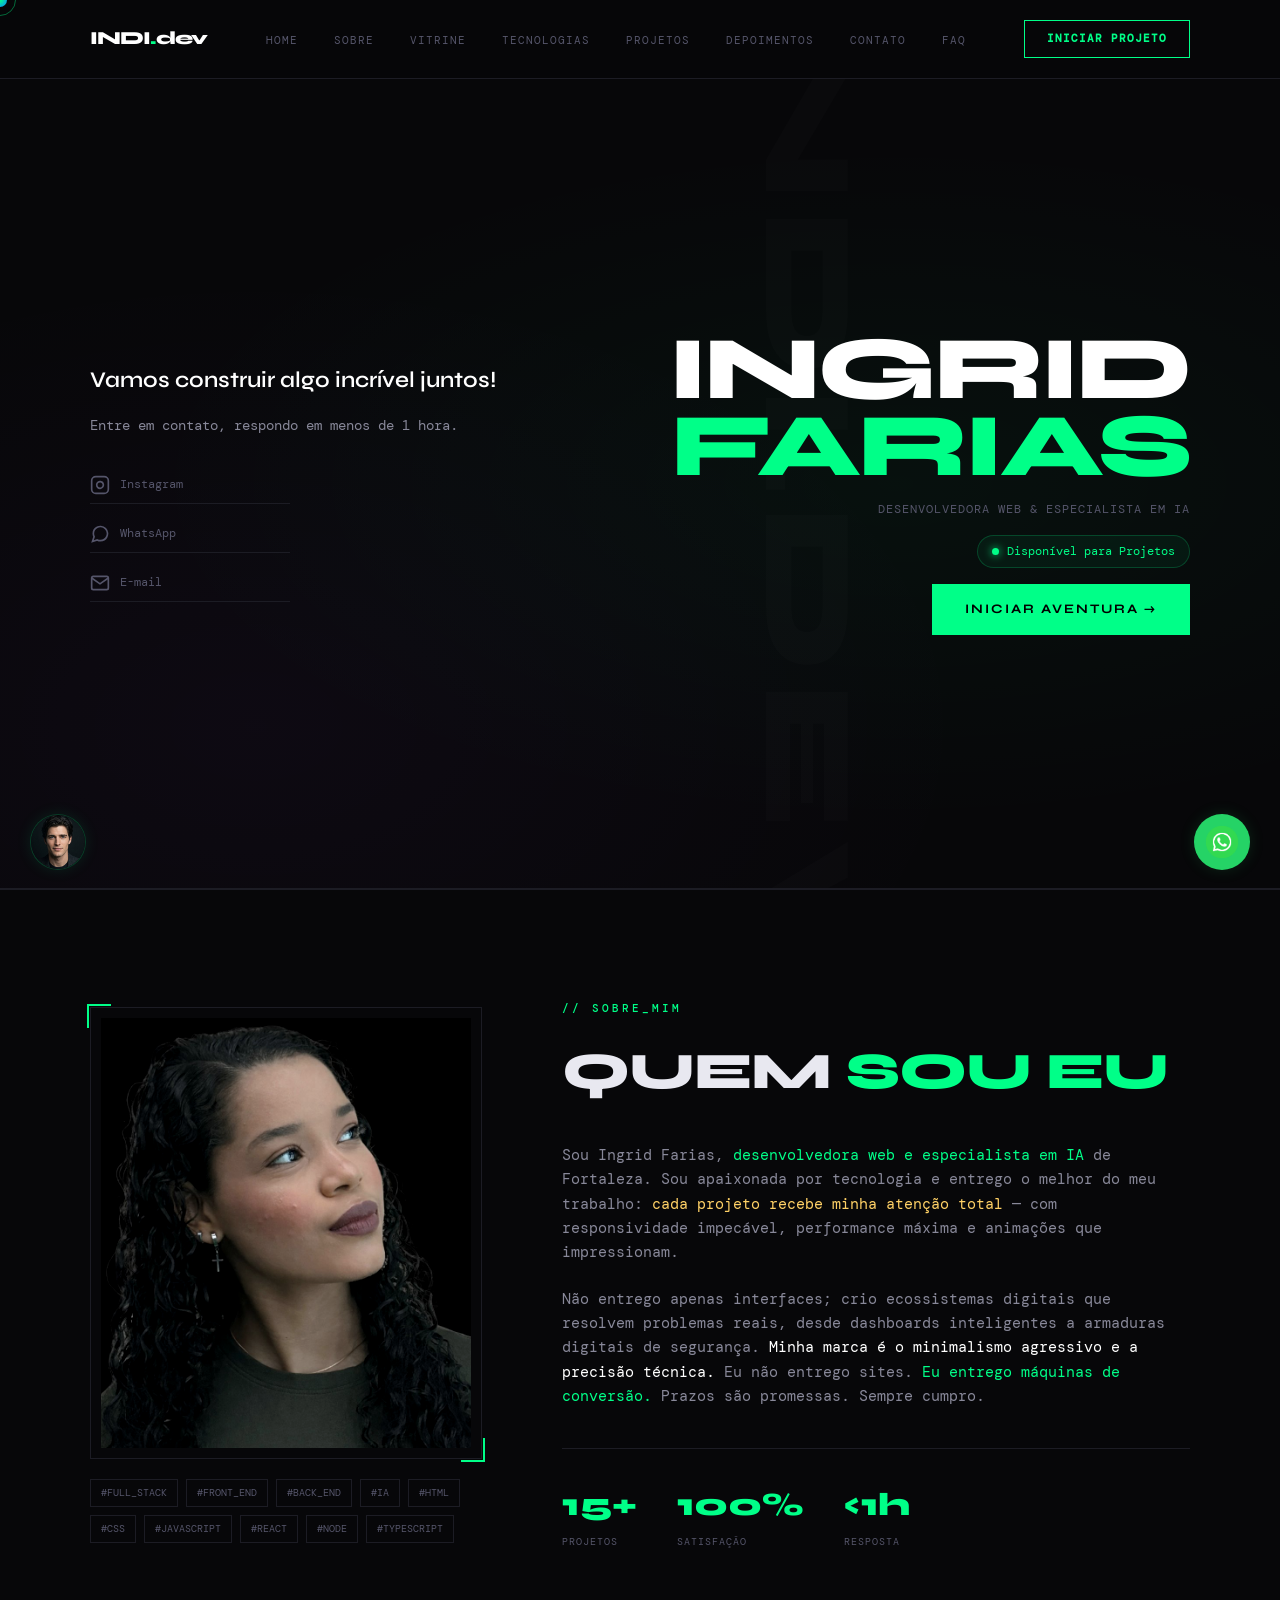
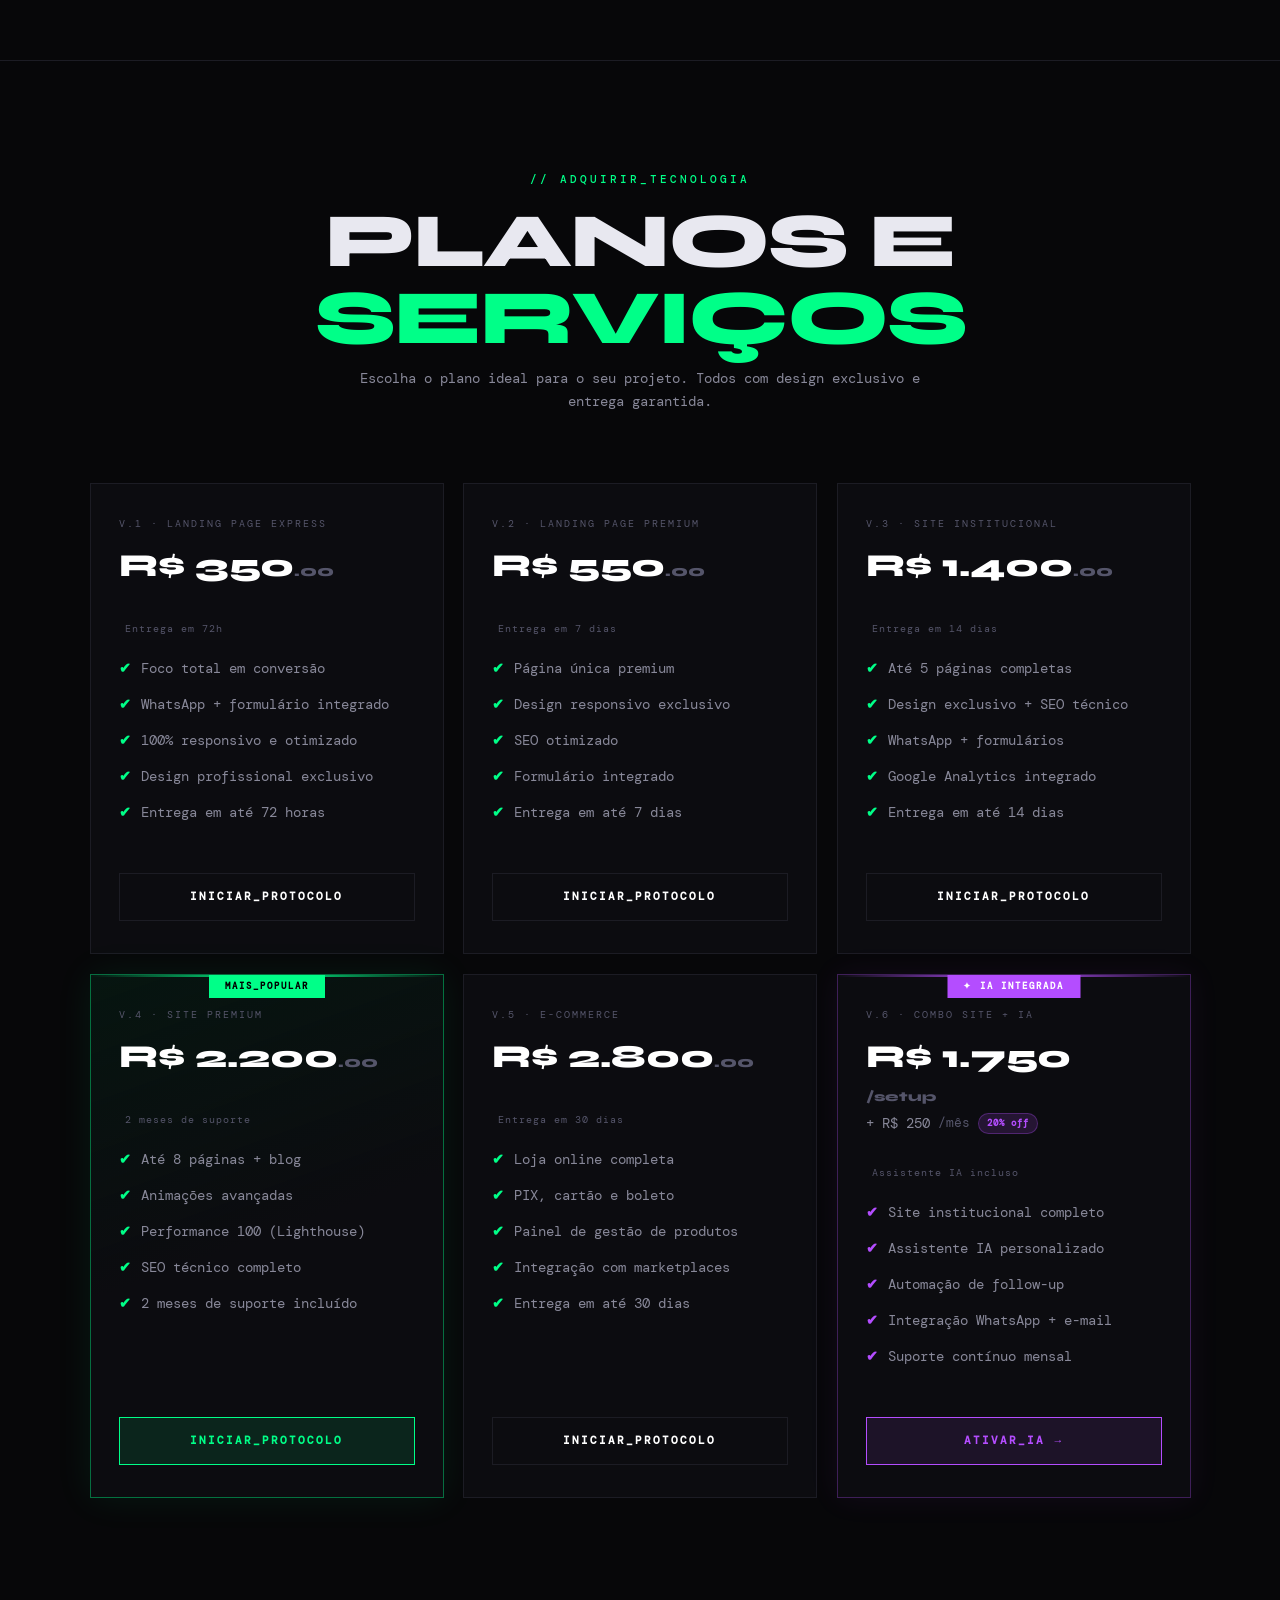
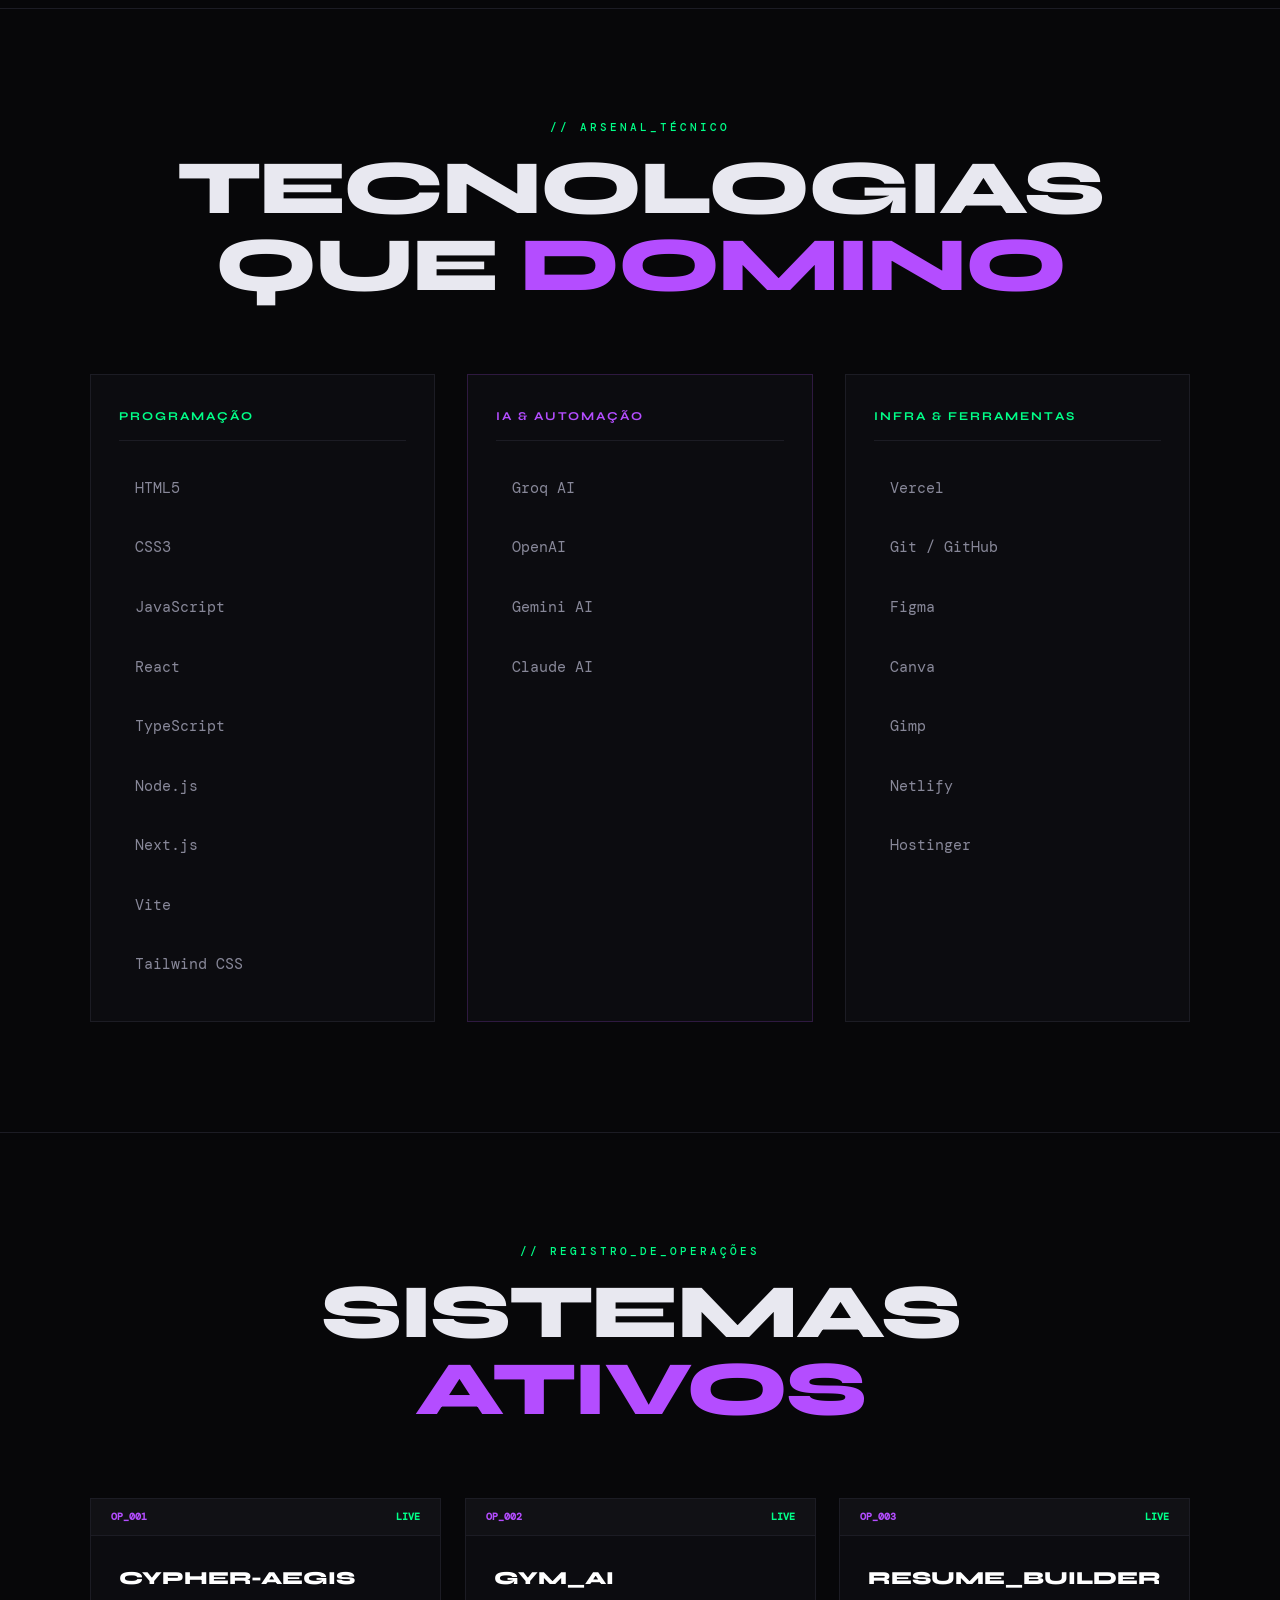
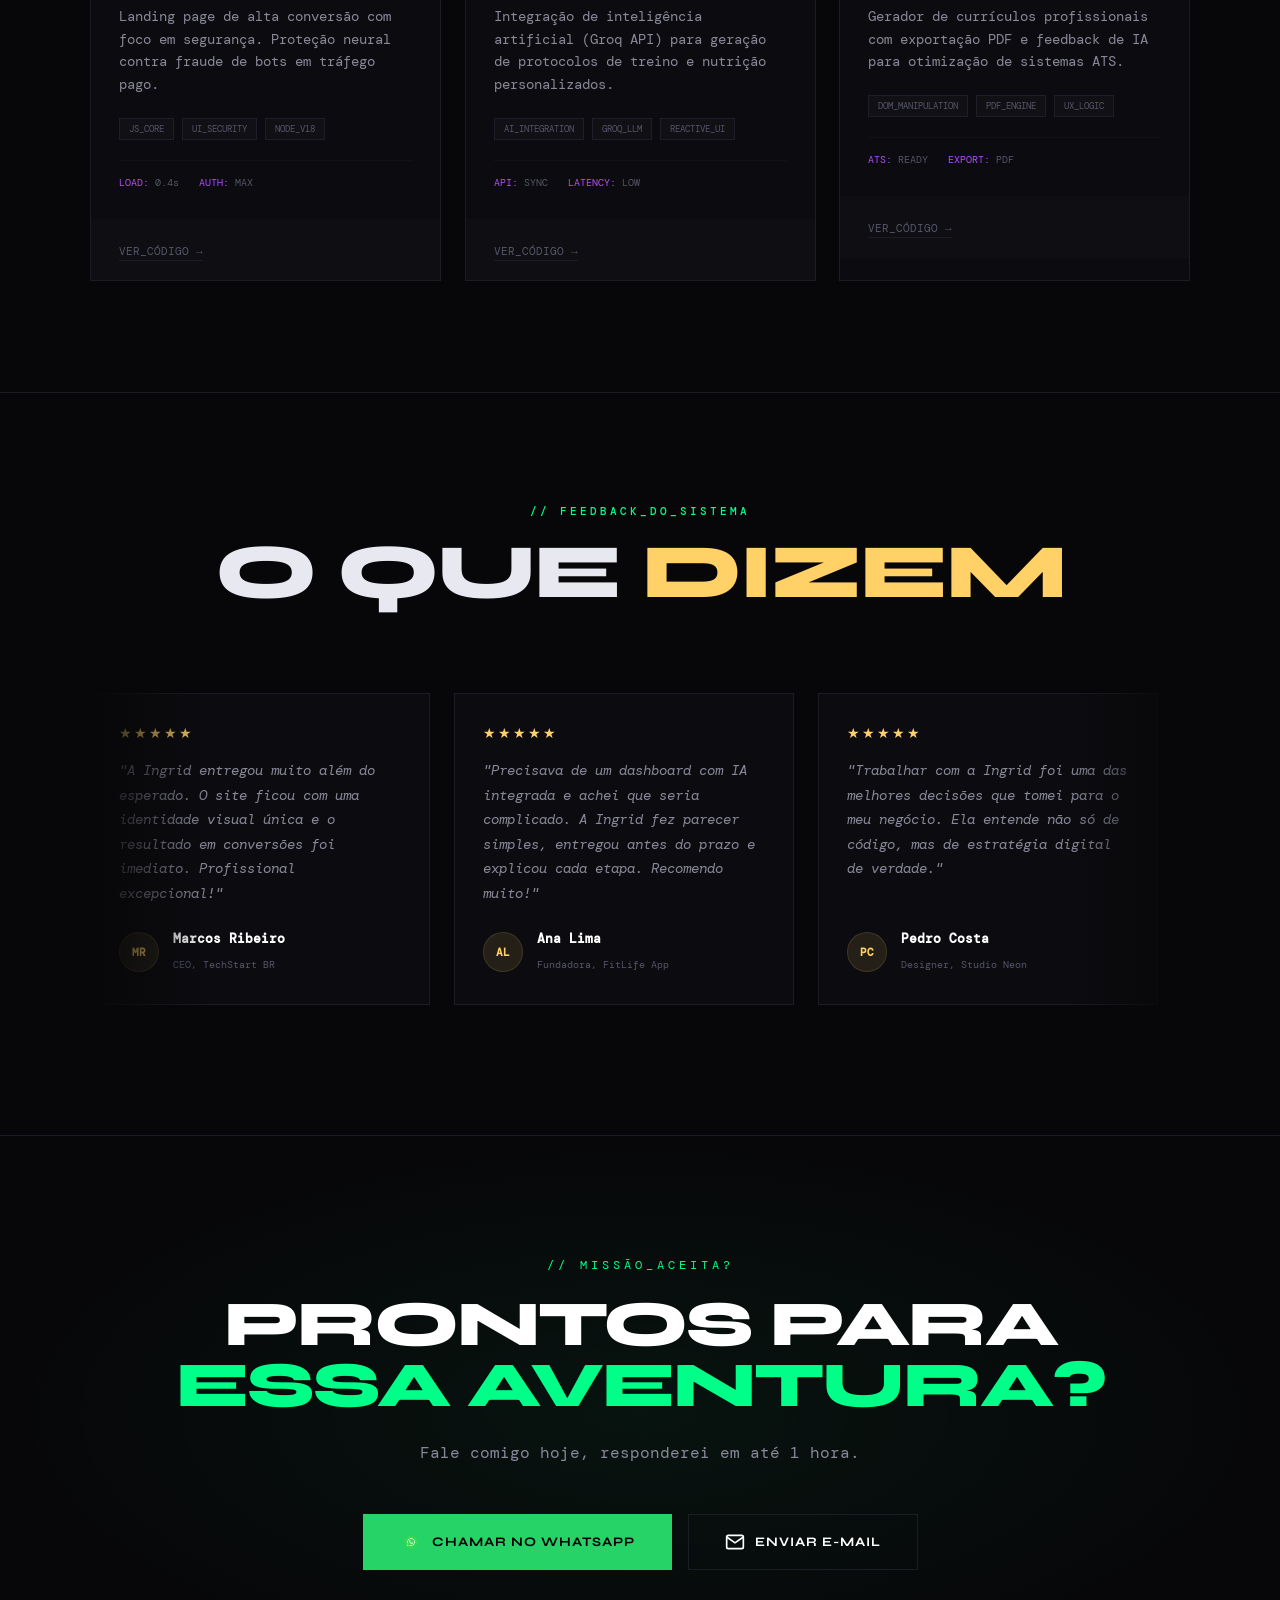
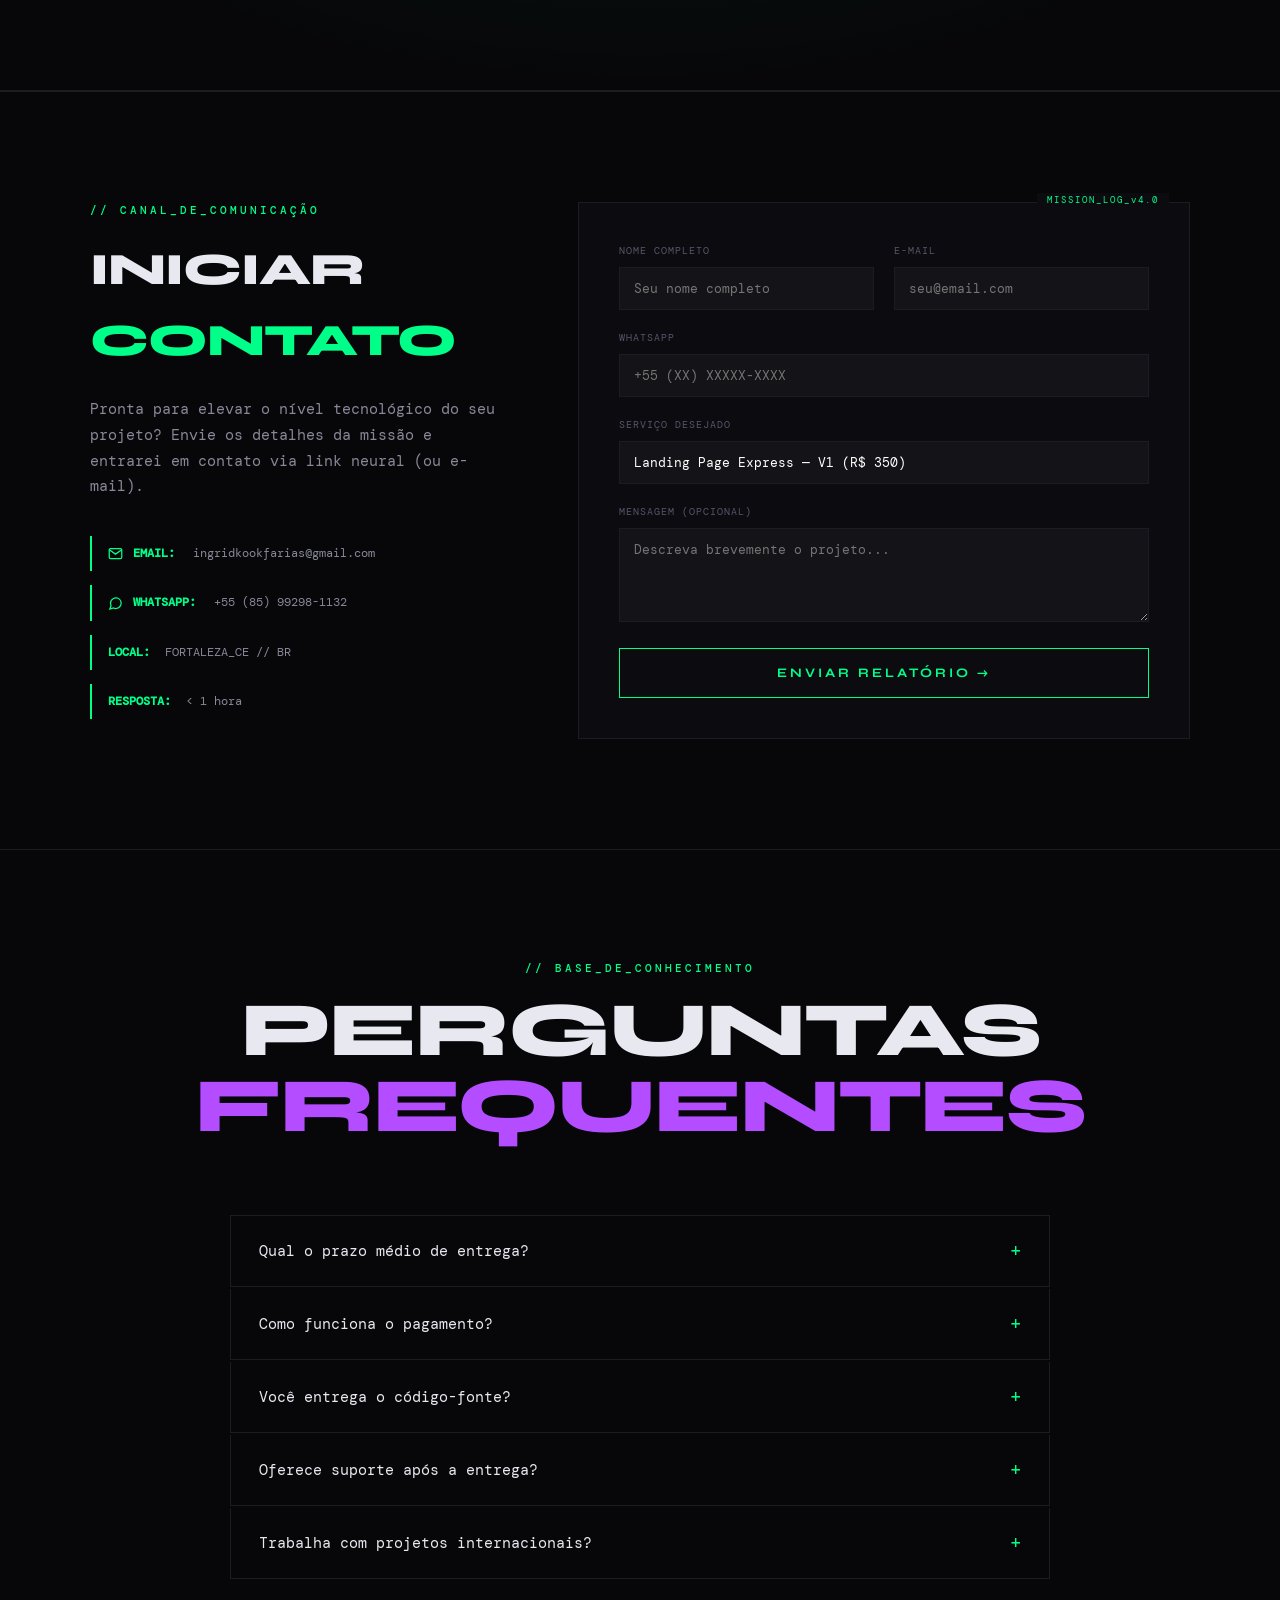
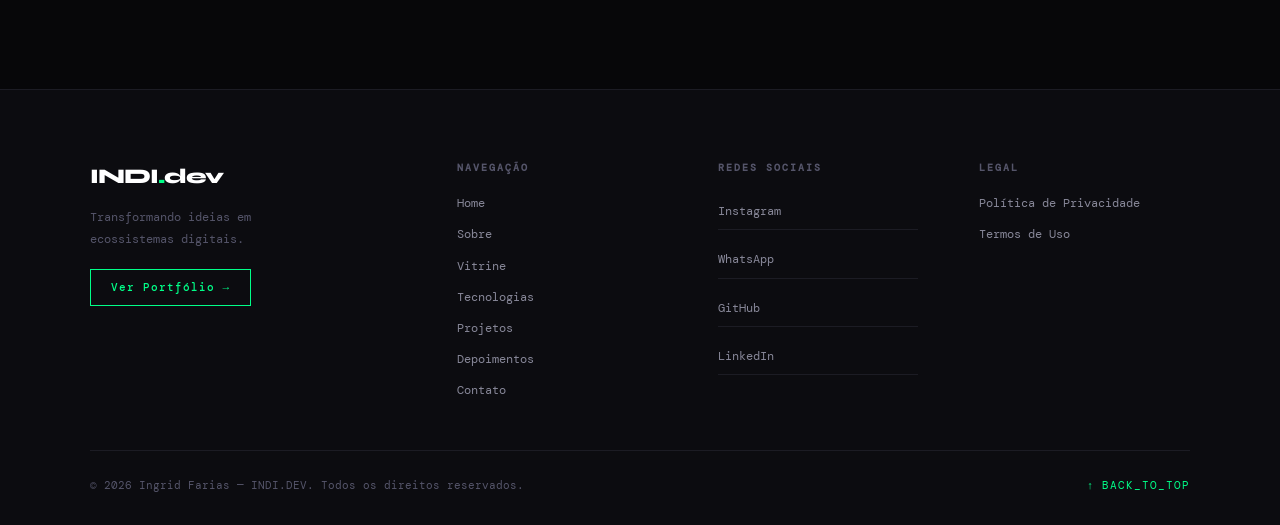
==== commit 99bcf7f3: "projeto finalizado" ====
--- a/index.html
+++ b/index.html
@@ -6,21 +6,21 @@
     <meta name="viewport" content="width=device-width, initial-scale=1.0">
 
     <!-- ══ SEO PRIMARY ══ -->
-    <title>Ingrid Farias | INDI.dev — Desenvolvedora Web & IA em Fortaleza</title>
+    <meta charset="UTF-8">
+    <meta name="viewport" content="width=device-width, initial-scale=1.0">
+    <title>Ingrid Farias | INDI.dev — Desenvolvedora Web & IA</title>
     <meta name="description"
-        content="Ingrid Farias, desenvolvedora web front-end e especialista em IA de Fortaleza. Sites, landing pages e dashboards com IA integrada. Entrega rápida, responsivo e SEO otimizado. Fale em menos de 1 hora.">
-    <meta name="keywords"
-        content="desenvolvedora web fortaleza, criação de sites fortaleza, landing page, site profissional, desenvolvimento web ceará, inteligência artificial, react, nextjs, freelancer web design, INDI.dev, Ingrid Farias">
+        content="Ingrid Farias, Desenvolvedora Web e especialista em IA em Fortaleza. Criação de sites, landing pages e dashboards inteligentes. Entrega rápida, responsiva e otimizada.">
     <meta name="author" content="Ingrid Farias — INDI.dev">
-    <meta name="robots" content="index, follow">
+    <meta name="robots" content="index, follow, max-image-preview:large">
     <link rel="canonical" href="https://indi.dev/">
 
-    <!-- ══ OPEN GRAPH (Facebook/WhatsApp) ══ -->
+    <!-- ══ OPEN GRAPH (Facebook/WhatsApp/LinkedIn) ══ -->
     <meta property="og:type" content="website">
     <meta property="og:url" content="https://indi.dev/">
-    <meta property="og:title" content="Ingrid Farias | INDI.dev — Desenvolvedora Web & IA em Fortaleza">
+    <meta property="og:title" content="Ingrid Farias | INDI.dev — Desenvolvedora Web & IA">
     <meta property="og:description"
-        content="Sites profissionais, landing pages e soluções com IA. Design exclusivo, entrega rápida e SEO otimizado. Resposta em menos de 1 hora.">
+        content="Sites profissionais, landing pages e soluções com IA. Design exclusivo, entrega rápida e SEO otimizado.">
     <meta property="og:image" content="https://indi.dev/img/og-cover.jpg">
     <meta property="og:locale" content="pt_BR">
     <meta property="og:site_name" content="INDI.dev">
@@ -35,34 +35,34 @@
 
     <!-- ══ STRUCTURED DATA (JSON-LD) ══ -->
     <script type="application/ld+json">
-    {
-      "@context": "https://schema.org",
-      "@type": "Person",
-      "name": "Ingrid Farias",
-      "url": "https://indi.dev/",
-      "image": "https://indi.dev/img/indi.jpeg",
-      "sameAs": [
-        "https://www.instagram.com/indi.frx/",
-        "https://github.com/ingridalvesfarias",
-        "https://www.linkedin.com/in/ingridalvesfarias/"
-      ],
-      "jobTitle": "Desenvolvedora Web & Especialista em IA",
-      "worksFor": {
-        "@type": "Organization",
-        "name": "INDI.dev"
-      },
-      "address": {
-        "@type": "PostalAddress",
-        "addressLocality": "Fortaleza",
-        "addressRegion": "CE",
-        "addressCountry": "BR"
-      },
-      "email": "ingridkookfarias@gmail.com",
-      "telephone": "+5585992981132",
-      "description": "Desenvolvedora web front-end e especialista em IA de Fortaleza. Criação de sites, landing pages e dashboards inteligentes com entrega rápida e SEO otimizado.",
-      "knowsAbout": ["HTML5", "CSS3", "JavaScript", "React", "Node.js", "TypeScript", "Next.js", "Tailwind CSS", "Inteligência Artificial", "SEO", "UI/UX Design"]
-    }
-    </script>
+{
+  "@context": "https://schema.org",
+  "@type": "Person",
+  "name": "Ingrid Farias",
+  "url": "https://ingridfarias.vercel.app/",
+  "image": "https://indi.dev/img/indi.jpeg",
+  "sameAs": [
+    "https://www.instagram.com/indi.frx/",
+    "https://github.com/ingridalvesfarias",
+    "https://www.linkedin.com/in/ingridalvesfarias/"
+  ],
+  "jobTitle": "Desenvolvedora Web & Especialista em IA",
+  "worksFor": {
+    "@type": "Organization",
+    "name": "INDI.dev"
+  },
+  "address": {
+    "@type": "PostalAddress",
+    "addressLocality": "Fortaleza",
+    "addressRegion": "CE",
+    "addressCountry": "BR"
+  },
+  "email": "ingridkookfarias@gmail.com",
+  "telephone": "+5585992981132",
+  "description": "Desenvolvedora web front-end e especialista em IA de Fortaleza. Criação de sites, landing pages e dashboards inteligentes com entrega rápida e SEO otimizado.",
+  "knowsAbout": ["HTML5", "CSS3", "JavaScript", "React", "Node.js", "TypeScript", "Next.js", "Tailwind CSS", "Inteligência Artificial", "SEO", "UI/UX Design"]
+}
+</script>
 
     <link
         href="https://fonts.googleapis.com/css2?family=Syne:wght@400;600;700;800&family=DM+Mono:wght@300;400;500&display=swap"
@@ -248,7 +248,7 @@
             <div class="price-card tilt-card">
                 <div class="price-header">
                     <span class="version">V.2 · LANDING PAGE PREMIUM</span>
-                    <div class="price-value">R$ 500<span>.00</span></div>
+                    <div class="price-value">R$ 550<span>.00</span></div>
                     <div class="price-delivery"><i class="fa-solid fa-calendar-check"></i> Entrega em 7 dias</div>
                 </div>
                 <ul class="price-features">
